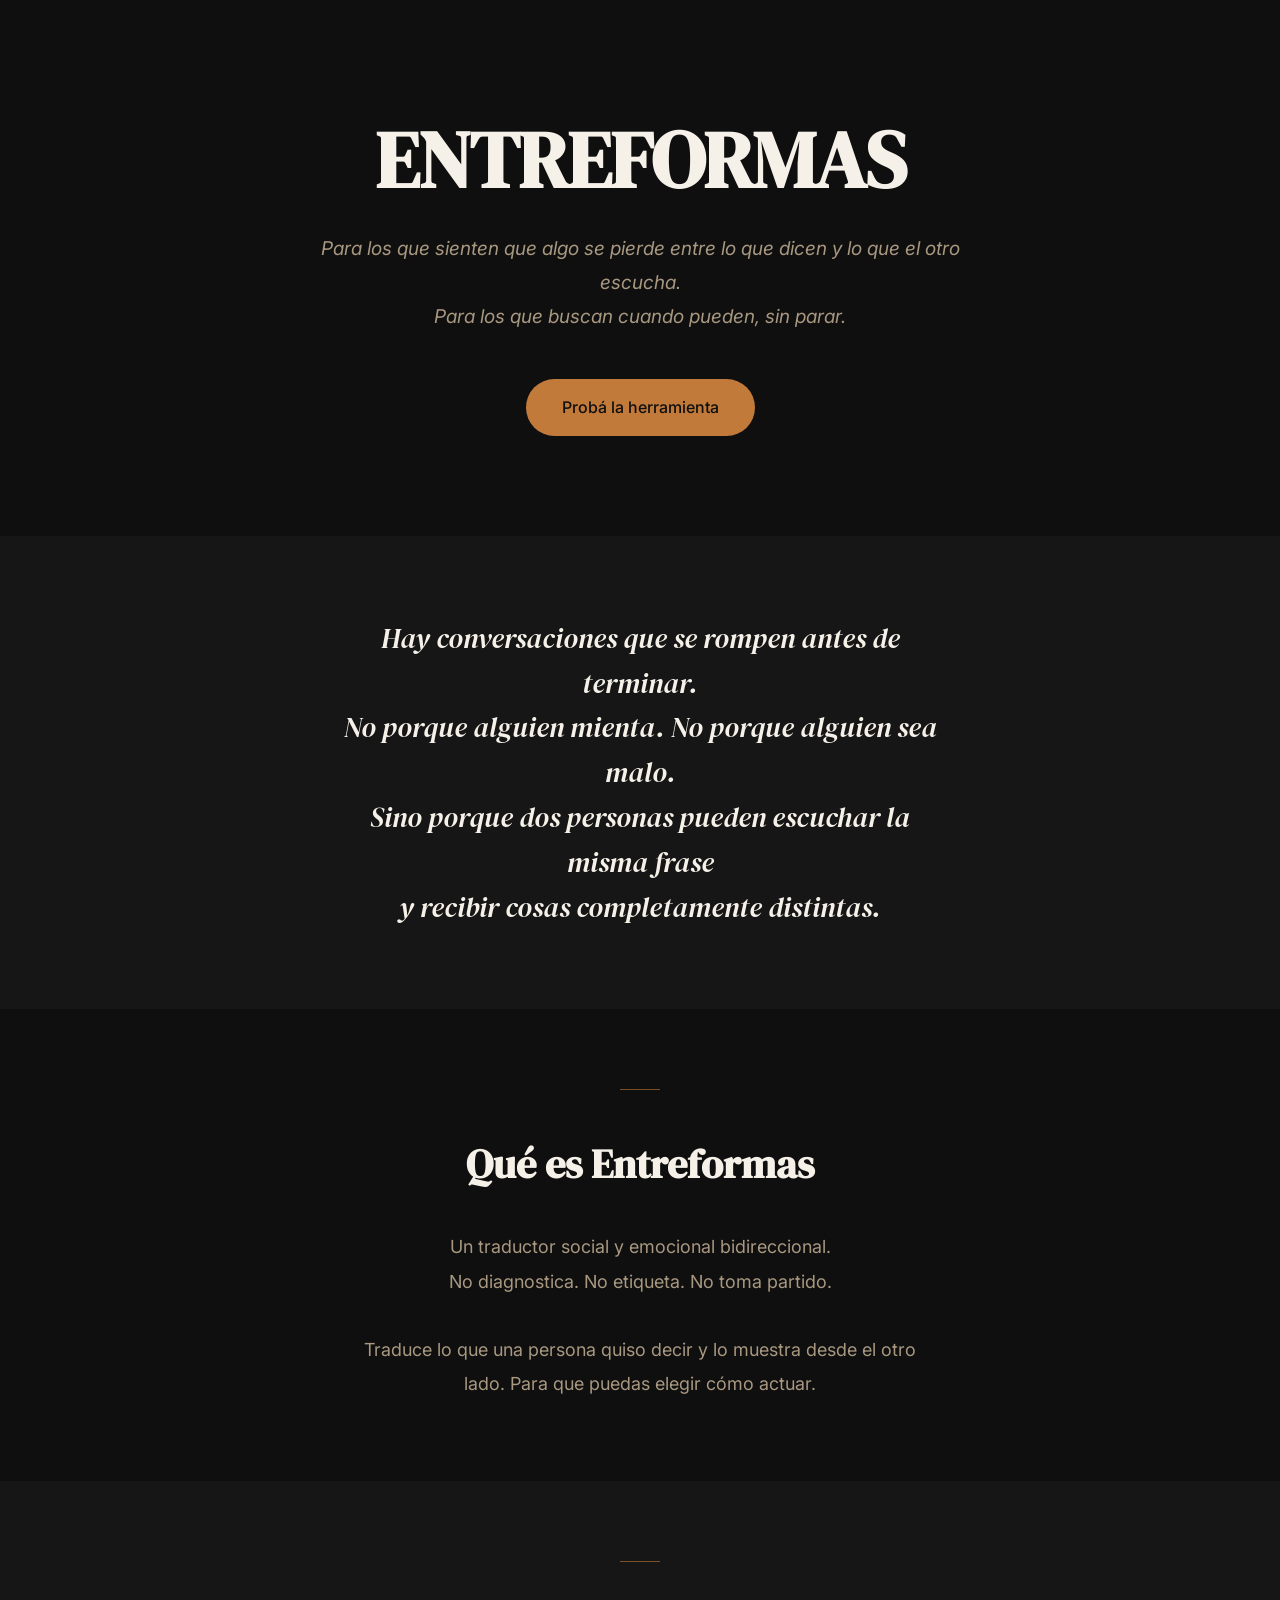
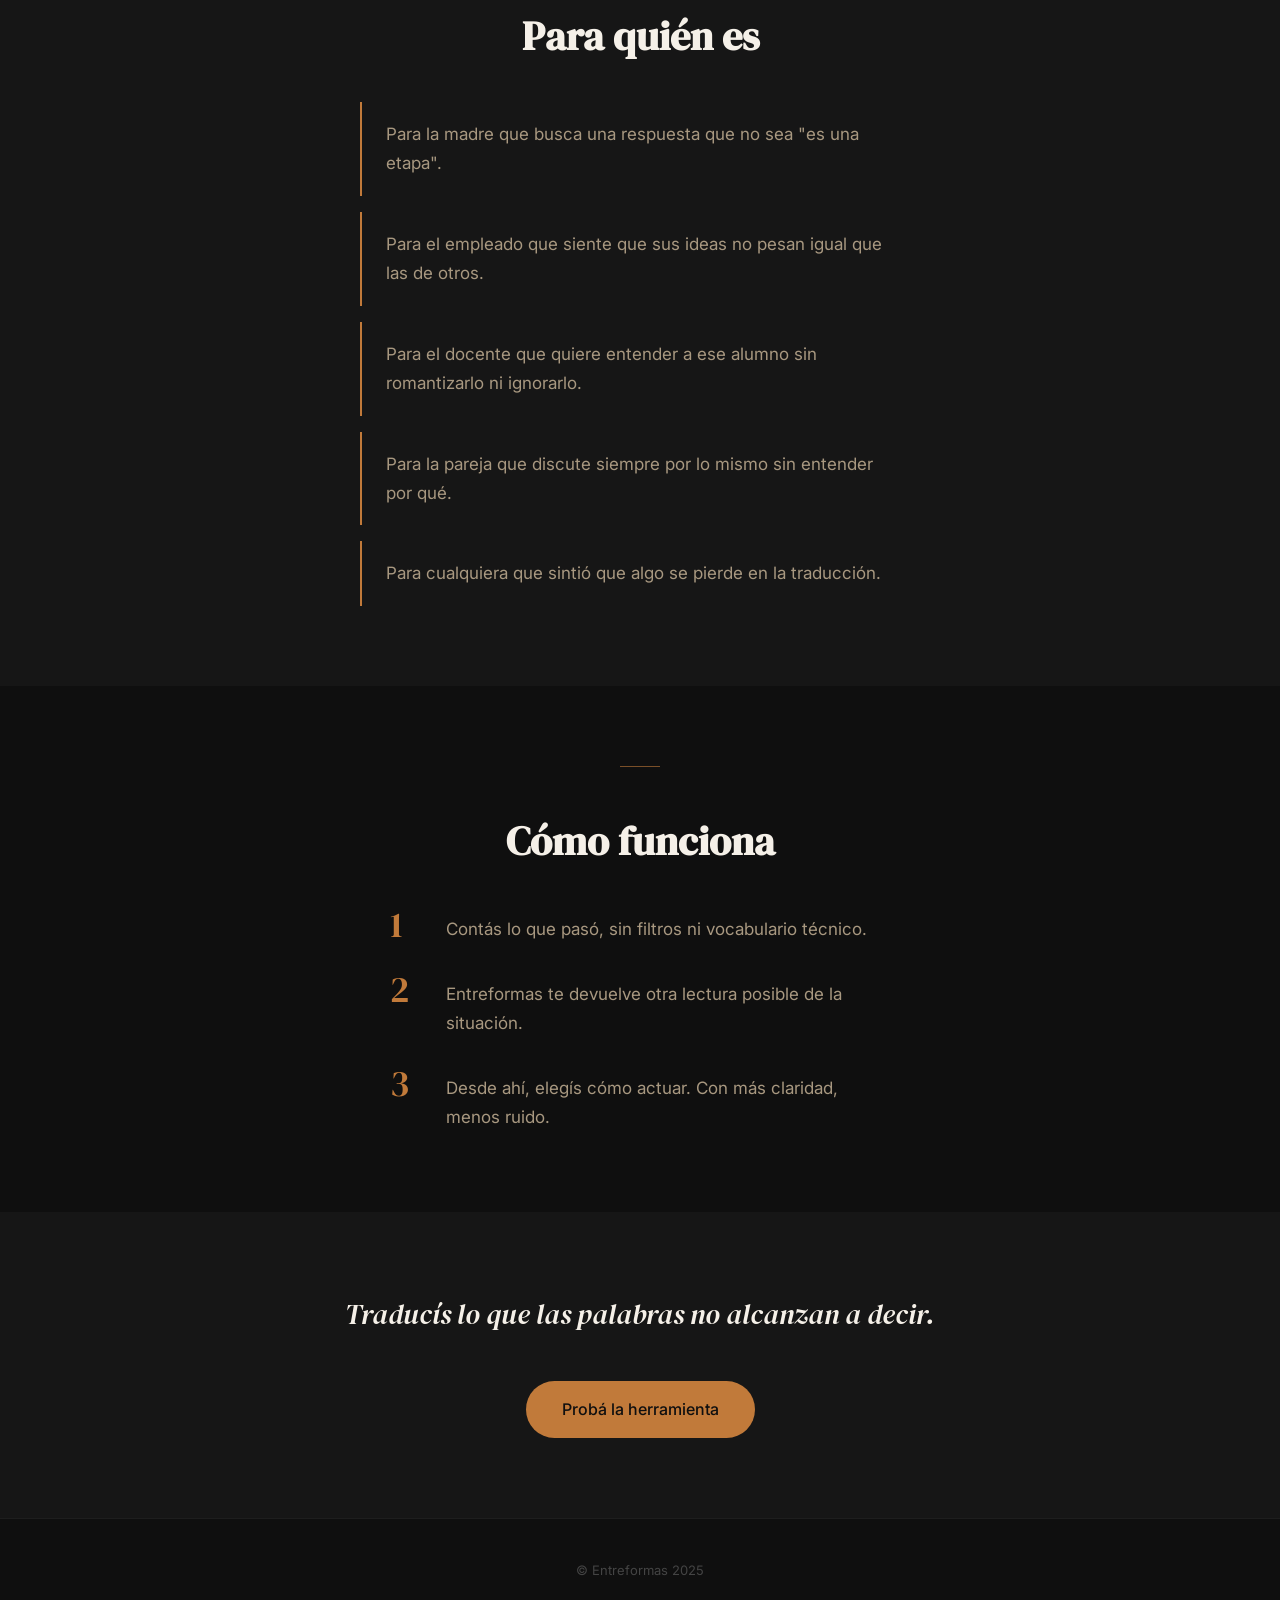
==== index.html @ d62e3919 "Rename entreformas-landing.html to index.html" ====
<!DOCTYPE html>
<html lang="es">
<head>
<meta charset="UTF-8">
<meta name="viewport" content="width=device-width, initial-scale=1.0">
<meta name="description" content="Entreformas — Un traductor social y emocional que ayuda a que personas con estilos de percepción diferentes se entiendan mejor.">
<title>Entreformas</title>
<link rel="preconnect" href="https://fonts.googleapis.com">
<link href="https://fonts.googleapis.com/css2?family=DM+Serif+Display&family=Inter:wght@400;500&display=swap" rel="stylesheet">
<style>
  *, *::before, *::after { box-sizing: border-box; margin: 0; padding: 0; }
  html { scroll-behavior: smooth; }
  body { background: #0f0f0f; color: #f5f0e8; font-family: 'Inter', sans-serif; line-height: 1.7; }

  .ef-section { width: 100%; padding: 80px 40px; text-align: center; }
  .ef-section--alt { background: #161616; }
  .ef-inner { max-width: 700px; margin: 0 auto; }

  .ef-hero { padding: 120px 40px 100px; }
  .ef-title { font-family: 'DM Serif Display', serif; font-size: clamp(48px, 10vw, 80px); letter-spacing: -1px; color: #f5f0e8; line-height: 1; }
  .ef-subtitle { font-size: clamp(16px, 2vw, 19px); color: #a89880; line-height: 1.8; margin-top: 32px; font-style: italic; }

  .ef-btn { display: inline-block; margin-top: 44px; padding: 15px 36px; background: #c17a3a; color: #0f0f0f; font-family: 'Inter', sans-serif; font-size: 16px; font-weight: 500; border-radius: 40px; text-decoration: none; transition: opacity 0.2s; }
  .ef-btn:hover { opacity: 0.85; }

  .ef-divider { width: 40px; height: 1px; background: #c17a3a; margin: 0 auto 40px; opacity: 0.6; }
  .ef-section-title { font-family: 'DM Serif Display', serif; font-size: clamp(28px, 5vw, 40px); color: #f5f0e8; margin-bottom: 32px; }

  .ef-body { font-size: 18px; color: #a89880; line-height: 1.9; max-width: 560px; margin: 0 auto; }
  .ef-quote { font-family: 'DM Serif Display', serif; font-size: clamp(20px, 3.5vw, 28px); color: #f5f0e8; font-style: italic; line-height: 1.6; max-width: 600px; margin: 0 auto; }

  .ef-profiles { display: flex; flex-direction: column; gap: 16px; max-width: 560px; margin: 0 auto; }
  .ef-profile { font-size: 17px; color: #a89880; line-height: 1.7; padding: 18px 24px; border-left: 2px solid #c17a3a; text-align: left; }

  .ef-steps { display: flex; flex-direction: column; gap: 28px; max-width: 500px; margin: 0 auto; }
  .ef-step { display: flex; align-items: flex-start; gap: 20px; text-align: left; }
  .ef-step-num { font-family: 'DM Serif Display', serif; font-size: 36px; color: #c17a3a; line-height: 1; min-width: 36px; }
  .ef-step-text { font-size: 17px; color: #a89880; line-height: 1.7; padding-top: 8px; }

  .ef-footer { padding: 40px; text-align: center; border-top: 1px solid #1e1e1e; }
  .ef-footer-text { font-size: 13px; color: #444; }

  @media (max-width: 600px) {
    .ef-section { padding: 60px 24px; }
    .ef-hero { padding: 80px 24px 60px; }
  }
</style>
</head>
<body>

  <section class="ef-section ef-hero">
    <div class="ef-inner">
      <h1 class="ef-title">ENTREFORMAS</h1>
      <p class="ef-subtitle">
        Para los que sienten que algo se pierde entre lo que dicen y lo que el otro escucha.<br>
        Para los que buscan cuando pueden, sin parar.
      </p>
      <a class="ef-btn" href="https://chatgpt.com/g/g-6833831af1648191bcd5dc00207fd9cc-entreformas" target="_blank">Probá la herramienta</a>
    </div>
  </section>

  <section class="ef-section ef-section--alt">
    <div class="ef-inner">
      <p class="ef-quote">
        Hay conversaciones que se rompen antes de terminar.<br>
        No porque alguien mienta. No porque alguien sea malo.<br>
        Sino porque dos personas pueden escuchar la misma frase<br>y recibir cosas completamente distintas.
      </p>
    </div>
  </section>

  <section class="ef-section">
    <div class="ef-inner">
      <div class="ef-divider"></div>
      <h2 class="ef-section-title">Qué es Entreformas</h2>
      <p class="ef-body">
        Un traductor social y emocional bidireccional.<br>
        No diagnostica. No etiqueta. No toma partido.<br><br>
        Traduce lo que una persona quiso decir y lo muestra desde el otro lado. Para que puedas elegir cómo actuar.
      </p>
    </div>
  </section>

  <section class="ef-section ef-section--alt">
    <div class="ef-inner">
      <div class="ef-divider"></div>
      <h2 class="ef-section-title">Para quién es</h2>
      <div class="ef-profiles">
        <div class="ef-profile">Para la madre que busca una respuesta que no sea "es una etapa".</div>
        <div class="ef-profile">Para el empleado que siente que sus ideas no pesan igual que las de otros.</div>
        <div class="ef-profile">Para el docente que quiere entender a ese alumno sin romantizarlo ni ignorarlo.</div>
        <div class="ef-profile">Para la pareja que discute siempre por lo mismo sin entender por qué.</div>
        <div class="ef-profile">Para cualquiera que sintió que algo se pierde en la traducción.</div>
      </div>
    </div>
  </section>

  <section class="ef-section">
    <div class="ef-inner">
      <div class="ef-divider"></div>
      <h2 class="ef-section-title">Cómo funciona</h2>
      <div class="ef-steps">
        <div class="ef-step">
          <div class="ef-step-num">1</div>
          <div class="ef-step-text">Contás lo que pasó, sin filtros ni vocabulario técnico.</div>
        </div>
        <div class="ef-step">
          <div class="ef-step-num">2</div>
          <div class="ef-step-text">Entreformas te devuelve otra lectura posible de la situación.</div>
        </div>
        <div class="ef-step">
          <div class="ef-step-num">3</div>
          <div class="ef-step-text">Desde ahí, elegís cómo actuar. Con más claridad, menos ruido.</div>
        </div>
      </div>
    </div>
  </section>

  <section class="ef-section ef-section--alt">
    <div class="ef-inner">
      <p class="ef-quote">Traducís lo que las palabras no alcanzan a decir.</p>
      <a class="ef-btn" href="https://chatgpt.com/g/g-6833831af1648191bcd5dc00207fd9cc-entreformas" target="_blank">Probá la herramienta</a>
    </div>
  </section>

  <footer class="ef-footer">
    <p class="ef-footer-text">© Entreformas 2025</p>
  </footer>

</body>
</html>
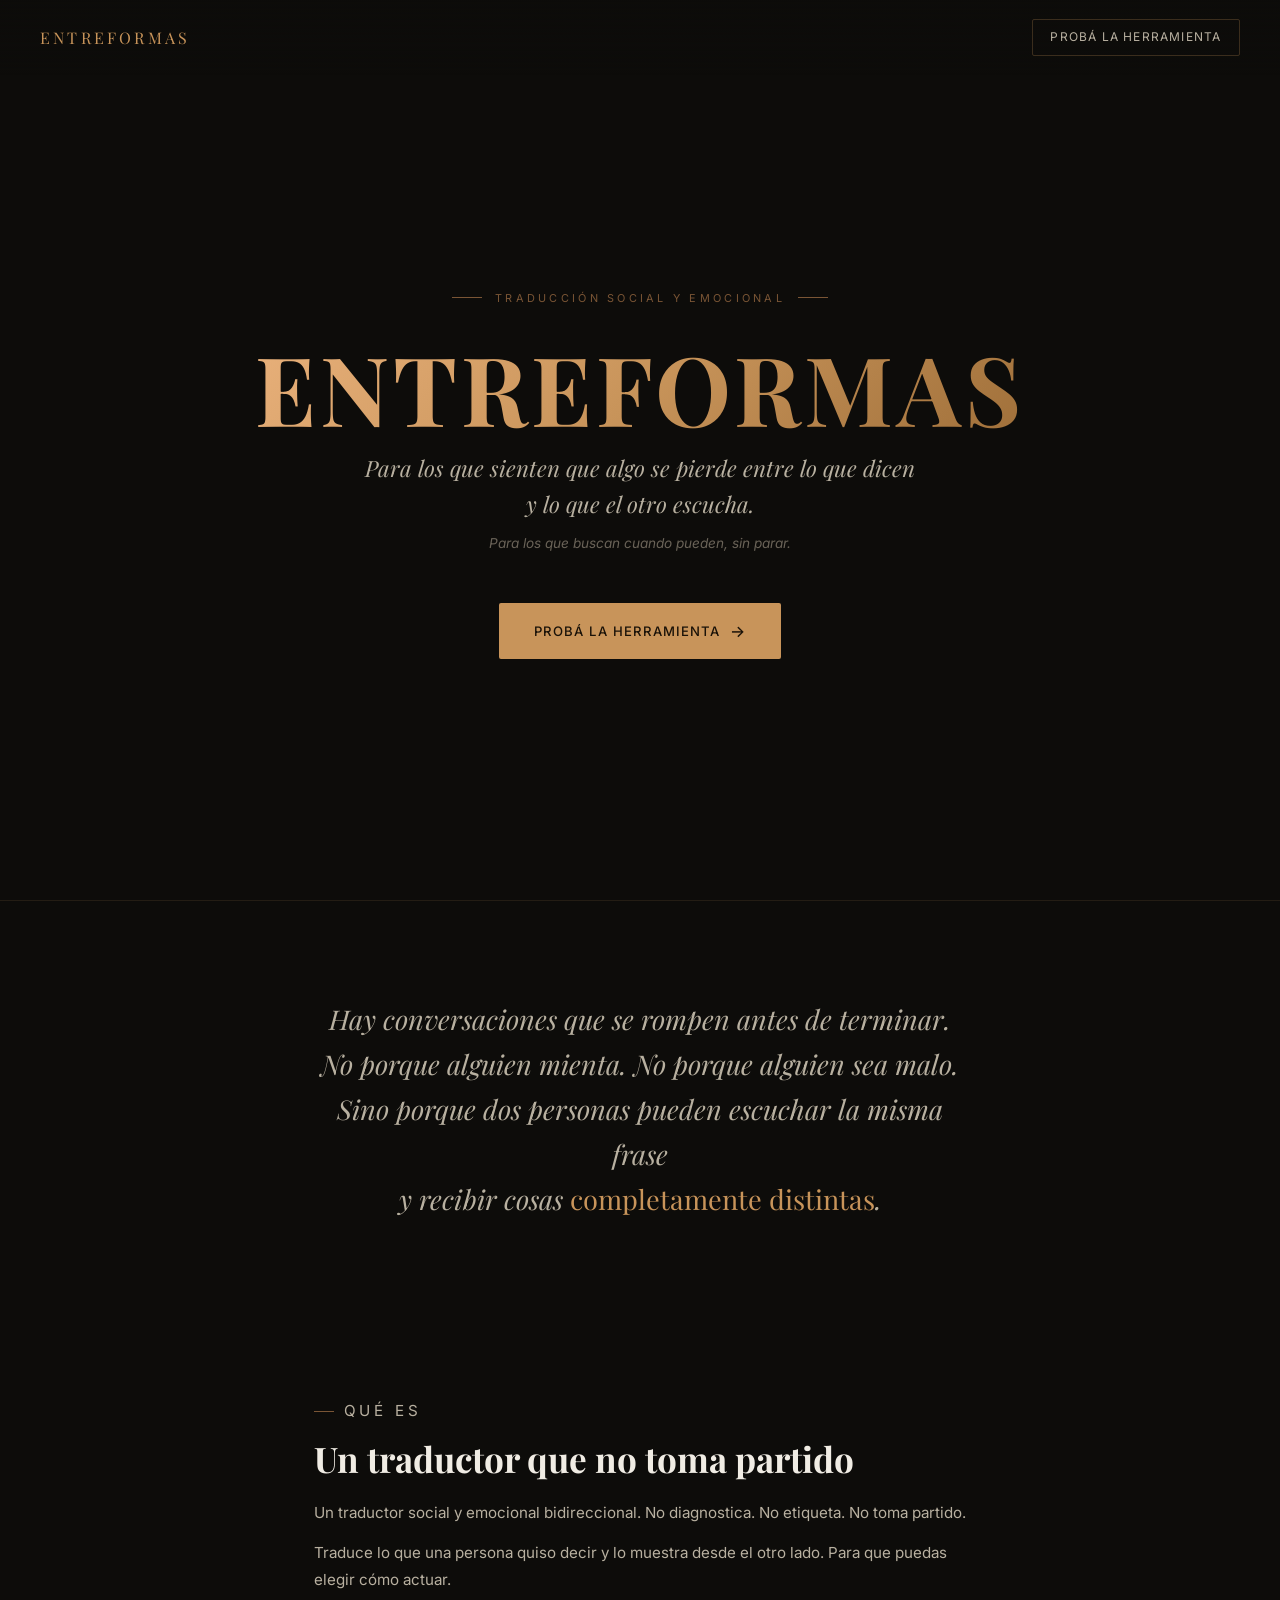
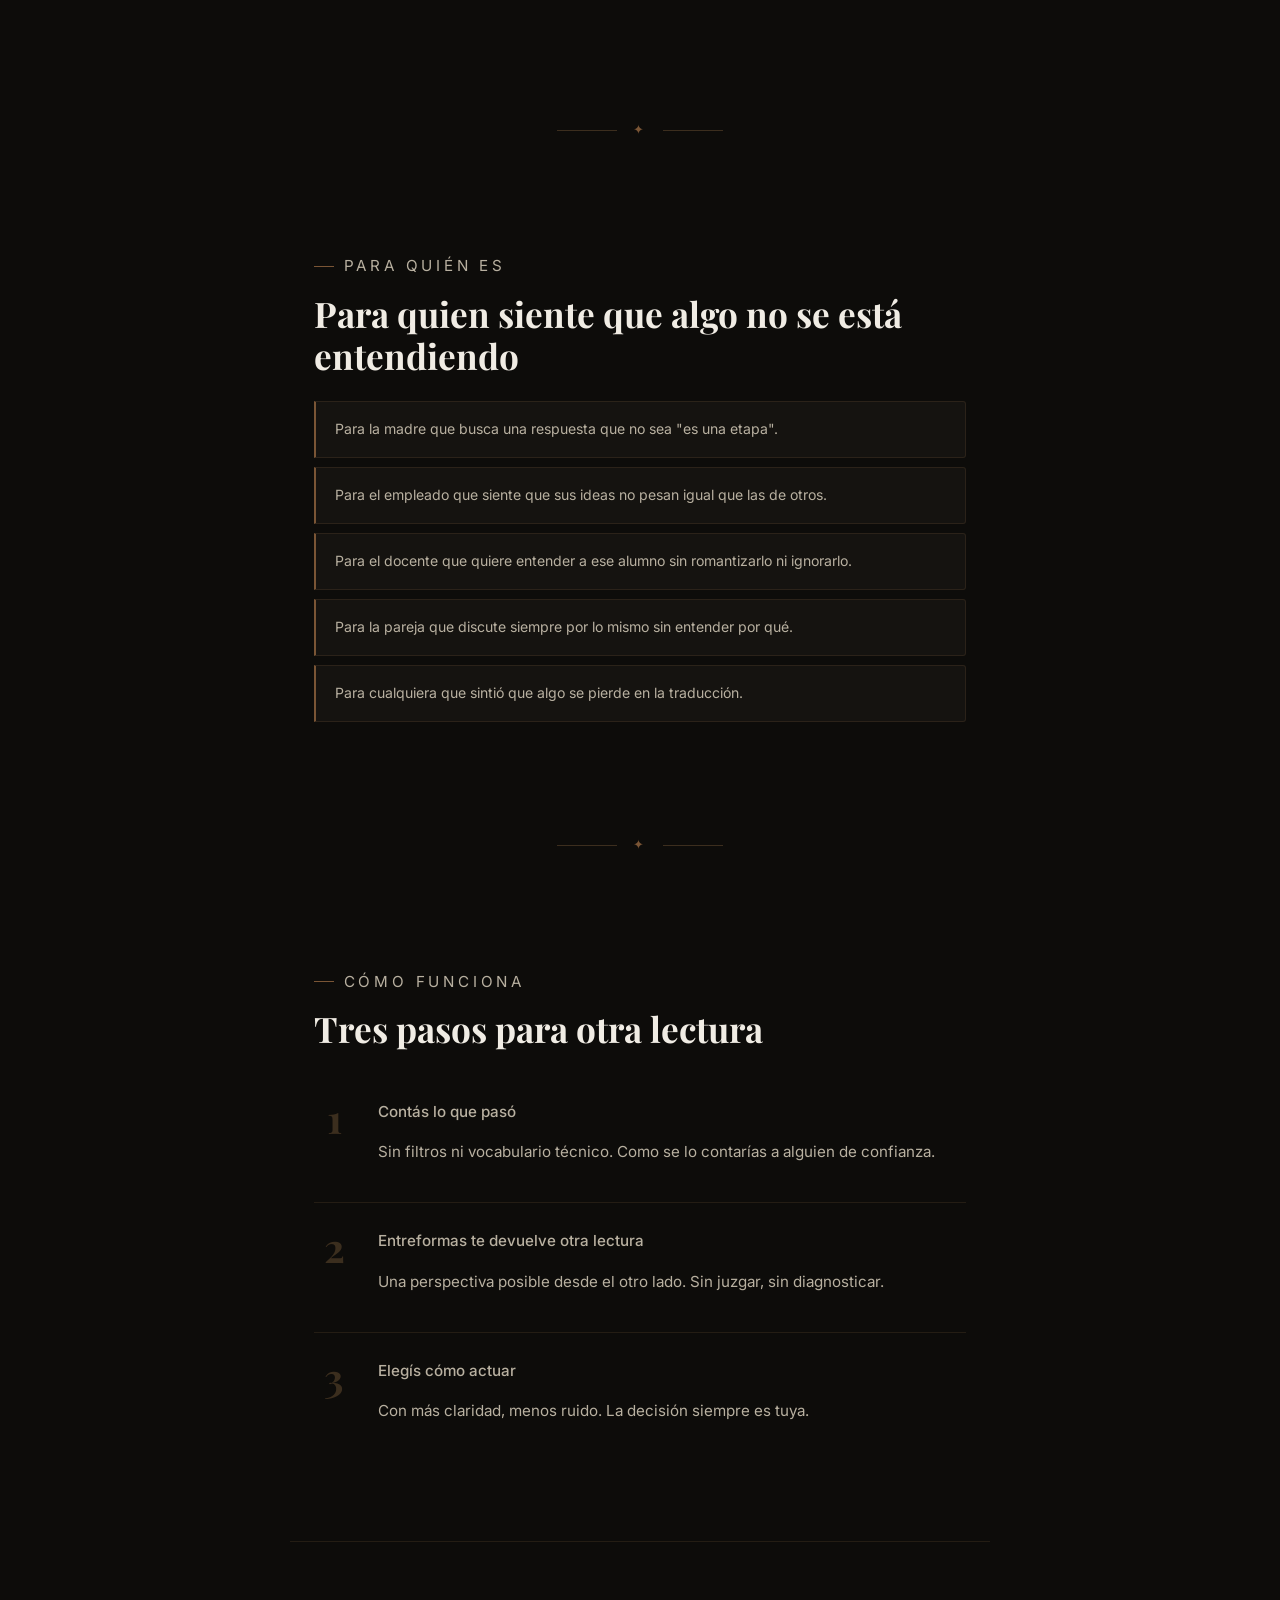
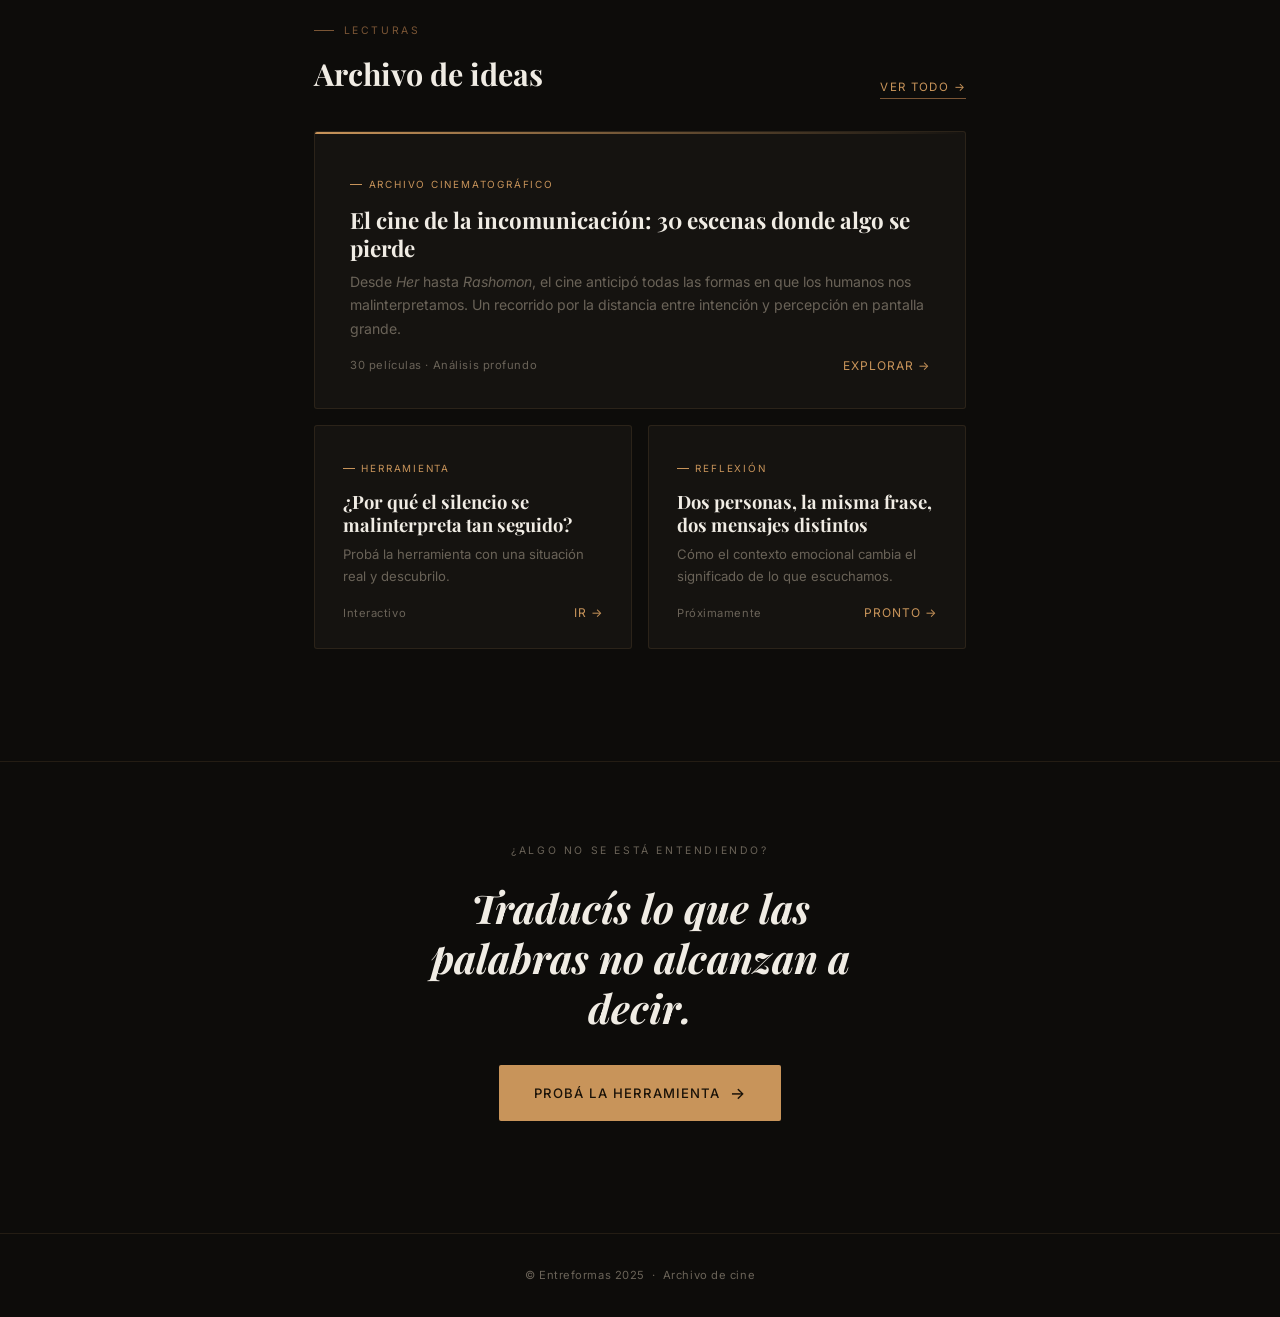
==== commit 3a750d53: "Update index.html" ====
--- a/index.html
+++ b/index.html
@@ -1,3 +1,4 @@
+
 <!DOCTYPE html>
 <html lang="es">
 <head>
@@ -6,126 +7,330 @@
 <meta name="description" content="Entreformas — Un traductor social y emocional que ayuda a que personas con estilos de percepción diferentes se entiendan mejor.">
 <title>Entreformas</title>
 <link rel="preconnect" href="https://fonts.googleapis.com">
-<link href="https://fonts.googleapis.com/css2?family=DM+Serif+Display&family=Inter:wght@400;500&display=swap" rel="stylesheet">
+<link href="https://fonts.googleapis.com/css2?family=Playfair+Display:ital,wght@0,400;0,700;1,400;1,700&family=Inter:wght@300;400;500&display=swap" rel="stylesheet">
 <style>
-  *, *::before, *::after { box-sizing: border-box; margin: 0; padding: 0; }
-  html { scroll-behavior: smooth; }
-  body { background: #0f0f0f; color: #f5f0e8; font-family: 'Inter', sans-serif; line-height: 1.7; }
-
-  .ef-section { width: 100%; padding: 80px 40px; text-align: center; }
-  .ef-section--alt { background: #161616; }
-  .ef-inner { max-width: 700px; margin: 0 auto; }
-
-  .ef-hero { padding: 120px 40px 100px; }
-  .ef-title { font-family: 'DM Serif Display', serif; font-size: clamp(48px, 10vw, 80px); letter-spacing: -1px; color: #f5f0e8; line-height: 1; }
-  .ef-subtitle { font-size: clamp(16px, 2vw, 19px); color: #a89880; line-height: 1.8; margin-top: 32px; font-style: italic; }
-
-  .ef-btn { display: inline-block; margin-top: 44px; padding: 15px 36px; background: #c17a3a; color: #0f0f0f; font-family: 'Inter', sans-serif; font-size: 16px; font-weight: 500; border-radius: 40px; text-decoration: none; transition: opacity 0.2s; }
-  .ef-btn:hover { opacity: 0.85; }
-
-  .ef-divider { width: 40px; height: 1px; background: #c17a3a; margin: 0 auto 40px; opacity: 0.6; }
-  .ef-section-title { font-family: 'DM Serif Display', serif; font-size: clamp(28px, 5vw, 40px); color: #f5f0e8; margin-bottom: 32px; }
-
-  .ef-body { font-size: 18px; color: #a89880; line-height: 1.9; max-width: 560px; margin: 0 auto; }
-  .ef-quote { font-family: 'DM Serif Display', serif; font-size: clamp(20px, 3.5vw, 28px); color: #f5f0e8; font-style: italic; line-height: 1.6; max-width: 600px; margin: 0 auto; }
-
-  .ef-profiles { display: flex; flex-direction: column; gap: 16px; max-width: 560px; margin: 0 auto; }
-  .ef-profile { font-size: 17px; color: #a89880; line-height: 1.7; padding: 18px 24px; border-left: 2px solid #c17a3a; text-align: left; }
-
-  .ef-steps { display: flex; flex-direction: column; gap: 28px; max-width: 500px; margin: 0 auto; }
-  .ef-step { display: flex; align-items: flex-start; gap: 20px; text-align: left; }
-  .ef-step-num { font-family: 'DM Serif Display', serif; font-size: 36px; color: #c17a3a; line-height: 1; min-width: 36px; }
-  .ef-step-text { font-size: 17px; color: #a89880; line-height: 1.7; padding-top: 8px; }
-
-  .ef-footer { padding: 40px; text-align: center; border-top: 1px solid #1e1e1e; }
-  .ef-footer-text { font-size: 13px; color: #444; }
-
-  @media (max-width: 600px) {
-    .ef-section { padding: 60px 24px; }
-    .ef-hero { padding: 80px 24px 60px; }
-  }
+*,*::before,*::after{box-sizing:border-box;margin:0;padding:0}
+:root{
+  --bg:#0d0c0a;
+  --bg2:#151310;
+  --bg3:#1e1b16;
+  --gold:#c8945a;
+  --gold2:#e8b07a;
+  --gold-dim:#7a5535;
+  --ink:#f0ece4;
+  --ink2:#b8b0a0;
+  --ink3:#6a6358;
+  --border:rgba(200,148,90,0.12);
+  --border2:rgba(200,148,90,0.25);
+}
+html{scroll-behavior:smooth}
+body{
+  font-family:'Inter',sans-serif;
+  background:var(--bg);
+  color:var(--ink);
+  line-height:1.7;
+  overflow-x:hidden;
+}
+nav{
+  position:fixed;top:0;left:0;right:0;z-index:100;
+  padding:1.2rem 2.5rem;
+  display:flex;align-items:center;justify-content:space-between;
+  background:linear-gradient(to bottom,rgba(13,12,10,.95),transparent);
+}
+.nav-logo{
+  font-family:'Playfair Display',serif;
+  font-size:1rem;letter-spacing:.2em;text-transform:uppercase;
+  color:var(--gold);text-decoration:none;font-weight:400;
+}
+.nav-cta{
+  font-size:.75rem;letter-spacing:.1em;text-transform:uppercase;
+  color:var(--ink2);text-decoration:none;
+  border:1px solid var(--border2);
+  padding:.45rem 1.1rem;border-radius:2px;
+  transition:all .2s;
+}
+.nav-cta:hover{color:var(--gold);border-color:var(--gold)}
+.hero{
+  min-height:100vh;
+  display:flex;flex-direction:column;
+  align-items:center;justify-content:center;
+  text-align:center;
+  padding:8rem 1.5rem 5rem;
+  position:relative;z-index:1;
+}
+.hero-pre{
+  font-size:.68rem;letter-spacing:.3em;text-transform:uppercase;
+  color:var(--gold-dim);margin-bottom:2rem;
+  display:flex;align-items:center;gap:.8rem;
+}
+.hero-pre::before,.hero-pre::after{
+  content:'';display:block;width:30px;height:1px;background:var(--gold-dim);
+}
+.hero h1{
+  font-family:'Playfair Display',serif;
+  font-size:clamp(3rem,8vw,6rem);
+  font-weight:700;letter-spacing:.04em;line-height:1;
+  margin-bottom:1rem;
+  background:linear-gradient(135deg,#e8b07a 0%,#c8945a 50%,#a0703a 100%);
+  -webkit-background-clip:text;-webkit-text-fill-color:transparent;background-clip:text;
+}
+.hero-tagline{
+  font-family:'Playfair Display',serif;
+  font-size:clamp(1rem,2.5vw,1.4rem);font-style:italic;
+  color:var(--ink2);max-width:560px;line-height:1.6;margin-bottom:.6rem;
+}
+.hero-sub{font-size:.85rem;color:var(--ink3);margin-bottom:3rem;font-style:italic;}
+.btn-primary{
+  display:inline-flex;align-items:center;gap:.6rem;
+  background:var(--gold);color:#1a1208;
+  padding:.9rem 2.2rem;border-radius:2px;text-decoration:none;
+  font-size:.82rem;font-weight:500;letter-spacing:.08em;text-transform:uppercase;
+  transition:all .25s;
+}
+.btn-primary:hover{background:var(--gold2);transform:translateY(-1px);box-shadow:0 8px 30px rgba(200,148,90,.3)}
+.btn-arrow{font-size:1rem;transition:transform .2s}
+.btn-primary:hover .btn-arrow{transform:translateX(3px)}
+.manifesto{
+  padding:6rem 1.5rem;text-align:center;
+  border-top:1px solid var(--border);
+  position:relative;z-index:1;
+}
+.manifesto-text{
+  font-family:'Playfair Display',serif;
+  font-size:clamp(1.1rem,3vw,1.7rem);font-style:italic;
+  color:var(--ink2);max-width:640px;margin:0 auto;line-height:1.65;
+}
+.manifesto-text em{color:var(--gold);font-style:normal}
+.section{
+  padding:5rem 1.5rem;max-width:700px;margin:0 auto;
+  position:relative;z-index:1;
+}
+.section-eyebrow{
+  font-size:.65rem;letter-spacing:.25em;text-transform:uppercase;
+  color:var(--gold-dim);margin-bottom:1rem;
+  display:flex;align-items:center;gap:.6rem;
+}
+.section-eyebrow::before{content:'';display:block;width:20px;height:1px;background:var(--gold-dim)}
+.section h2{
+  font-family:'Playfair Display',serif;
+  font-size:clamp(1.6rem,4vw,2.2rem);font-weight:700;
+  color:var(--ink);margin-bottom:1.2rem;line-height:1.2;
+}
+.section p{font-size:.95rem;color:var(--ink2);line-height:1.8;margin-bottom:.8rem;}
+.for-who-grid{display:grid;grid-template-columns:1fr;gap:.6rem;margin-top:1.5rem;}
+.for-who-item{
+  padding:1rem 1.2rem;
+  border:1px solid var(--border);border-left:2px solid var(--gold-dim);
+  background:var(--bg2);font-size:.88rem;color:var(--ink2);line-height:1.6;
+  transition:border-left-color .2s,background .2s;border-radius:0 3px 3px 0;
+}
+.for-who-item:hover{border-left-color:var(--gold);background:var(--bg3);color:var(--ink)}
+.steps{display:flex;flex-direction:column;gap:0;margin-top:1.5rem}
+.step{display:flex;gap:1.5rem;align-items:flex-start;padding:1.5rem 0;border-bottom:1px solid var(--border);}
+.step:last-child{border-bottom:none}
+.step-n{
+  font-family:'Playfair Display',serif;font-size:2.5rem;font-weight:700;
+  color:rgba(200,148,90,0.25);line-height:1;flex-shrink:0;width:2.5rem;text-align:center;
+  transition:color .2s;
+}
+.step:hover .step-n{color:var(--gold)}
+.step-title{font-size:.88rem;font-weight:500;color:var(--ink);margin-bottom:.2rem;}
+.step-desc{font-size:.83rem;color:var(--ink3);line-height:1.65}
+.ornament{
+  text-align:center;padding:2rem 0;
+  color:var(--gold-dim);font-size:.8rem;letter-spacing:.3em;
+  position:relative;z-index:1;
+}
+.ornament::before,.ornament::after{
+  content:'';display:inline-block;width:60px;height:1px;
+  background:var(--border2);vertical-align:middle;margin:0 1rem;
+}
+.notas-section{
+  padding:5rem 1.5rem 6rem;max-width:700px;margin:0 auto;
+  position:relative;z-index:1;border-top:1px solid var(--border);
+}
+.notas-header{display:flex;align-items:flex-end;justify-content:space-between;margin-bottom:2rem;flex-wrap:wrap;gap:1rem;}
+.notas-header h2{font-family:'Playfair Display',serif;font-size:clamp(1.4rem,3vw,1.9rem);font-weight:700;color:var(--ink);}
+.notas-ver-todo{
+  font-size:.72rem;letter-spacing:.12em;text-transform:uppercase;
+  color:var(--gold);text-decoration:none;
+  border-bottom:1px solid var(--gold-dim);padding-bottom:1px;transition:all .2s;
+}
+.notas-ver-todo:hover{color:var(--gold2);border-color:var(--gold2)}
+.nota-card{
+  display:block;text-decoration:none;
+  border:1px solid var(--border);border-radius:3px;
+  overflow:hidden;background:var(--bg2);
+  transition:border-color .25s,transform .2s,box-shadow .2s;margin-bottom:1rem;
+}
+.nota-card:hover{border-color:var(--border2);transform:translateY(-2px);box-shadow:0 12px 40px rgba(0,0,0,.4);}
+.nota-inner{padding:1.5rem 1.75rem}
+.nota-tag{
+  font-size:.62rem;letter-spacing:.18em;text-transform:uppercase;color:var(--gold);
+  display:inline-flex;align-items:center;gap:.4rem;margin-bottom:.8rem;
+}
+.nota-tag::before{content:'';display:block;width:12px;height:1px;background:var(--gold)}
+.nota-title{font-family:'Playfair Display',serif;font-size:1.15rem;font-weight:700;color:var(--ink);line-height:1.25;margin-bottom:.5rem;}
+.nota-desc{font-size:.82rem;color:var(--ink3);line-height:1.65;margin-bottom:1rem;}
+.nota-footer{display:flex;align-items:center;justify-content:space-between;}
+.nota-meta{font-size:.7rem;color:var(--ink3);letter-spacing:.05em}
+.nota-arrow{font-size:.75rem;color:var(--gold);letter-spacing:.08em;text-transform:uppercase;display:flex;align-items:center;gap:.4rem;transition:gap .2s;}
+.nota-card:hover .nota-arrow{gap:.7rem}
+.nota-card.featured .nota-inner{padding:2rem 2.2rem}
+.nota-card.featured .nota-title{font-size:1.4rem}
+.nota-card.featured .nota-desc{font-size:.88rem}
+.nota-accent-bar{height:2px;background:linear-gradient(to right,var(--gold),transparent)}
+.notas-grid{display:grid;grid-template-columns:repeat(auto-fit,minmax(280px,1fr));gap:1rem;margin-top:1rem;}
+.cta-final{text-align:center;padding:5rem 1.5rem 7rem;position:relative;z-index:1;border-top:1px solid var(--border);}
+.cta-final-eyebrow{font-size:.65rem;letter-spacing:.25em;text-transform:uppercase;color:var(--ink3);margin-bottom:1.5rem;}
+.cta-final h2{font-family:'Playfair Display',serif;font-size:clamp(1.5rem,4vw,2.5rem);font-style:italic;color:var(--ink);max-width:500px;margin:0 auto 2rem;line-height:1.25;}
+footer{text-align:center;padding:2rem;border-top:1px solid var(--border);font-size:.7rem;color:var(--ink3);letter-spacing:.05em;position:relative;z-index:1;}
+footer a{color:var(--ink3);text-decoration:none}
+footer a:hover{color:var(--gold)}
+@media(max-width:600px){
+  nav{padding:1rem 1.2rem}
+  .section,.notas-section{padding:4rem 1.2rem}
+  .nota-card.featured .nota-inner{padding:1.3rem 1.4rem}
+  .nota-inner{padding:1.2rem 1.4rem}
+}
 </style>
 </head>
 <body>
 
-  <section class="ef-section ef-hero">
-    <div class="ef-inner">
-      <h1 class="ef-title">ENTREFORMAS</h1>
-      <p class="ef-subtitle">
-        Para los que sienten que algo se pierde entre lo que dicen y lo que el otro escucha.<br>
-        Para los que buscan cuando pueden, sin parar.
-      </p>
-      <a class="ef-btn" href="https://chatgpt.com/g/g-6833831af1648191bcd5dc00207fd9cc-entreformas" target="_blank">Probá la herramienta</a>
-    </div>
-  </section>
-
-  <section class="ef-section ef-section--alt">
-    <div class="ef-inner">
-      <p class="ef-quote">
-        Hay conversaciones que se rompen antes de terminar.<br>
-        No porque alguien mienta. No porque alguien sea malo.<br>
-        Sino porque dos personas pueden escuchar la misma frase<br>y recibir cosas completamente distintas.
-      </p>
-    </div>
-  </section>
-
-  <section class="ef-section">
-    <div class="ef-inner">
-      <div class="ef-divider"></div>
-      <h2 class="ef-section-title">Qué es Entreformas</h2>
-      <p class="ef-body">
-        Un traductor social y emocional bidireccional.<br>
-        No diagnostica. No etiqueta. No toma partido.<br><br>
-        Traduce lo que una persona quiso decir y lo muestra desde el otro lado. Para que puedas elegir cómo actuar.
-      </p>
-    </div>
-  </section>
-
-  <section class="ef-section ef-section--alt">
-    <div class="ef-inner">
-      <div class="ef-divider"></div>
-      <h2 class="ef-section-title">Para quién es</h2>
-      <div class="ef-profiles">
-        <div class="ef-profile">Para la madre que busca una respuesta que no sea "es una etapa".</div>
-        <div class="ef-profile">Para el empleado que siente que sus ideas no pesan igual que las de otros.</div>
-        <div class="ef-profile">Para el docente que quiere entender a ese alumno sin romantizarlo ni ignorarlo.</div>
-        <div class="ef-profile">Para la pareja que discute siempre por lo mismo sin entender por qué.</div>
-        <div class="ef-profile">Para cualquiera que sintió que algo se pierde en la traducción.</div>
-      </div>
-    </div>
-  </section>
-
-  <section class="ef-section">
-    <div class="ef-inner">
-      <div class="ef-divider"></div>
-      <h2 class="ef-section-title">Cómo funciona</h2>
-      <div class="ef-steps">
-        <div class="ef-step">
-          <div class="ef-step-num">1</div>
-          <div class="ef-step-text">Contás lo que pasó, sin filtros ni vocabulario técnico.</div>
+<nav>
+  <a href="/" class="nav-logo">Entreformas</a>
+  <a href="https://chatgpt.com/g/g-6833831af1648191bcd5dc00207fd9cc-entreformas" class="nav-cta">Probá la herramienta</a>
+</nav>
+
+<section class="hero">
+  <p class="hero-pre">Traducción social y emocional</p>
+  <h1>ENTREFORMAS</h1>
+  <p class="hero-tagline">Para los que sienten que algo se pierde entre lo que dicen y lo que el otro escucha.</p>
+  <p class="hero-sub">Para los que buscan cuando pueden, sin parar.</p>
+  <a href="https://chatgpt.com/g/g-6833831af1648191bcd5dc00207fd9cc-entreformas" class="btn-primary">
+    Probá la herramienta <span class="btn-arrow">→</span>
+  </a>
+</section>
+
+<div class="manifesto">
+  <p class="manifesto-text">
+    Hay conversaciones que se rompen antes de terminar.<br>
+    No porque alguien mienta. No porque alguien sea malo.<br>
+    Sino porque dos personas pueden escuchar la misma frase<br>
+    y recibir cosas <em>completamente distintas</em>.
+  </p>
+</div>
+
+<section class="section">
+  <p class="section-eyebrow">Qué es</p>
+  <h2>Un traductor que no toma partido</h2>
+  <p>Un traductor social y emocional bidireccional. No diagnostica. No etiqueta. No toma partido.</p>
+  <p>Traduce lo que una persona quiso decir y lo muestra desde el otro lado. Para que puedas elegir cómo actuar.</p>
+</section>
+
+<div class="ornament">✦</div>
+
+<section class="section">
+  <p class="section-eyebrow">Para quién es</p>
+  <h2>Para quien siente que algo no se está entendiendo</h2>
+  <div class="for-who-grid">
+    <div class="for-who-item">Para la madre que busca una respuesta que no sea "es una etapa".</div>
+    <div class="for-who-item">Para el empleado que siente que sus ideas no pesan igual que las de otros.</div>
+    <div class="for-who-item">Para el docente que quiere entender a ese alumno sin romantizarlo ni ignorarlo.</div>
+    <div class="for-who-item">Para la pareja que discute siempre por lo mismo sin entender por qué.</div>
+    <div class="for-who-item">Para cualquiera que sintió que algo se pierde en la traducción.</div>
+  </div>
+</section>
+
+<div class="ornament">✦</div>
+
+<section class="section">
+  <p class="section-eyebrow">Cómo funciona</p>
+  <h2>Tres pasos para otra lectura</h2>
+  <div class="steps">
+    <div class="step">
+      <span class="step-n">1</span>
+      <div>
+        <p class="step-title">Contás lo que pasó</p>
+        <p class="step-desc">Sin filtros ni vocabulario técnico. Como se lo contarías a alguien de confianza.</p>
+      </div>
+    </div>
+    <div class="step">
+      <span class="step-n">2</span>
+      <div>
+        <p class="step-title">Entreformas te devuelve otra lectura</p>
+        <p class="step-desc">Una perspectiva posible desde el otro lado. Sin juzgar, sin diagnosticar.</p>
+      </div>
+    </div>
+    <div class="step">
+      <span class="step-n">3</span>
+      <div>
+        <p class="step-title">Elegís cómo actuar</p>
+        <p class="step-desc">Con más claridad, menos ruido. La decisión siempre es tuya.</p>
+      </div>
+    </div>
+  </div>
+</section>
+
+<section class="notas-section">
+  <div class="notas-header">
+    <div>
+      <p class="section-eyebrow" style="margin-bottom:.5rem">Lecturas</p>
+      <h2>Archivo de ideas</h2>
+    </div>
+    <a href="/cine.html" class="notas-ver-todo">Ver todo →</a>
+  </div>
+
+  <a href="/cine.html" class="nota-card featured">
+    <div class="nota-accent-bar"></div>
+    <div class="nota-inner">
+      <p class="nota-tag">Archivo cinematográfico</p>
+      <p class="nota-title">El cine de la incomunicación: 30 escenas donde algo se pierde</p>
+      <p class="nota-desc">Desde <em>Her</em> hasta <em>Rashomon</em>, el cine anticipó todas las formas en que los humanos nos malinterpretamos. Un recorrido por la distancia entre intención y percepción en pantalla grande.</p>
+      <div class="nota-footer">
+        <span class="nota-meta">30 películas · Análisis profundo</span>
+        <span class="nota-arrow">Explorar →</span>
+      </div>
+    </div>
+  </a>
+
+  <div class="notas-grid">
+    <a href="https://chatgpt.com/g/g-6833831af1648191bcd5dc00207fd9cc-entreformas" class="nota-card">
+      <div class="nota-inner">
+        <p class="nota-tag">Herramienta</p>
+        <p class="nota-title">¿Por qué el silencio se malinterpreta tan seguido?</p>
+        <p class="nota-desc">Probá la herramienta con una situación real y descubrilo.</p>
+        <div class="nota-footer">
+          <span class="nota-meta">Interactivo</span>
+          <span class="nota-arrow">Ir →</span>
         </div>
-        <div class="ef-step">
-          <div class="ef-step-num">2</div>
-          <div class="ef-step-text">Entreformas te devuelve otra lectura posible de la situación.</div>
+      </div>
+    </a>
+    <a href="https://chatgpt.com/g/g-6833831af1648191bcd5dc00207fd9cc-entreformas" class="nota-card">
+      <div class="nota-inner">
+        <p class="nota-tag">Reflexión</p>
+        <p class="nota-title">Dos personas, la misma frase, dos mensajes distintos</p>
+        <p class="nota-desc">Cómo el contexto emocional cambia el significado de lo que escuchamos.</p>
+        <div class="nota-footer">
+          <span class="nota-meta">Próximamente</span>
+          <span class="nota-arrow">Pronto →</span>
         </div>
-        <div class="ef-step">
-          <div class="ef-step-num">3</div>
-          <div class="ef-step-text">Desde ahí, elegís cómo actuar. Con más claridad, menos ruido.</div>
-        </div>
-      </div>
-    </div>
-  </section>
-
-  <section class="ef-section ef-section--alt">
-    <div class="ef-inner">
-      <p class="ef-quote">Traducís lo que las palabras no alcanzan a decir.</p>
-      <a class="ef-btn" href="https://chatgpt.com/g/g-6833831af1648191bcd5dc00207fd9cc-entreformas" target="_blank">Probá la herramienta</a>
-    </div>
-  </section>
-
-  <footer class="ef-footer">
-    <p class="ef-footer-text">© Entreformas 2025</p>
-  </footer>
+      </div>
+    </a>
+  </div>
+</section>
+
+<div class="cta-final">
+  <p class="cta-final-eyebrow">¿Algo no se está entendiendo?</p>
+  <h2>Traducís lo que las palabras no alcanzan a decir.</h2>
+  <a href="https://chatgpt.com/g/g-6833831af1648191bcd5dc00207fd9cc-entreformas" class="btn-primary">
+    Probá la herramienta <span class="btn-arrow">→</span>
+  </a>
+</div>
+
+<footer>
+  <p>© Entreformas 2025 &nbsp;·&nbsp; <a href="/cine.html">Archivo de cine</a></p>
+</footer>
 
 </body>
 </html>
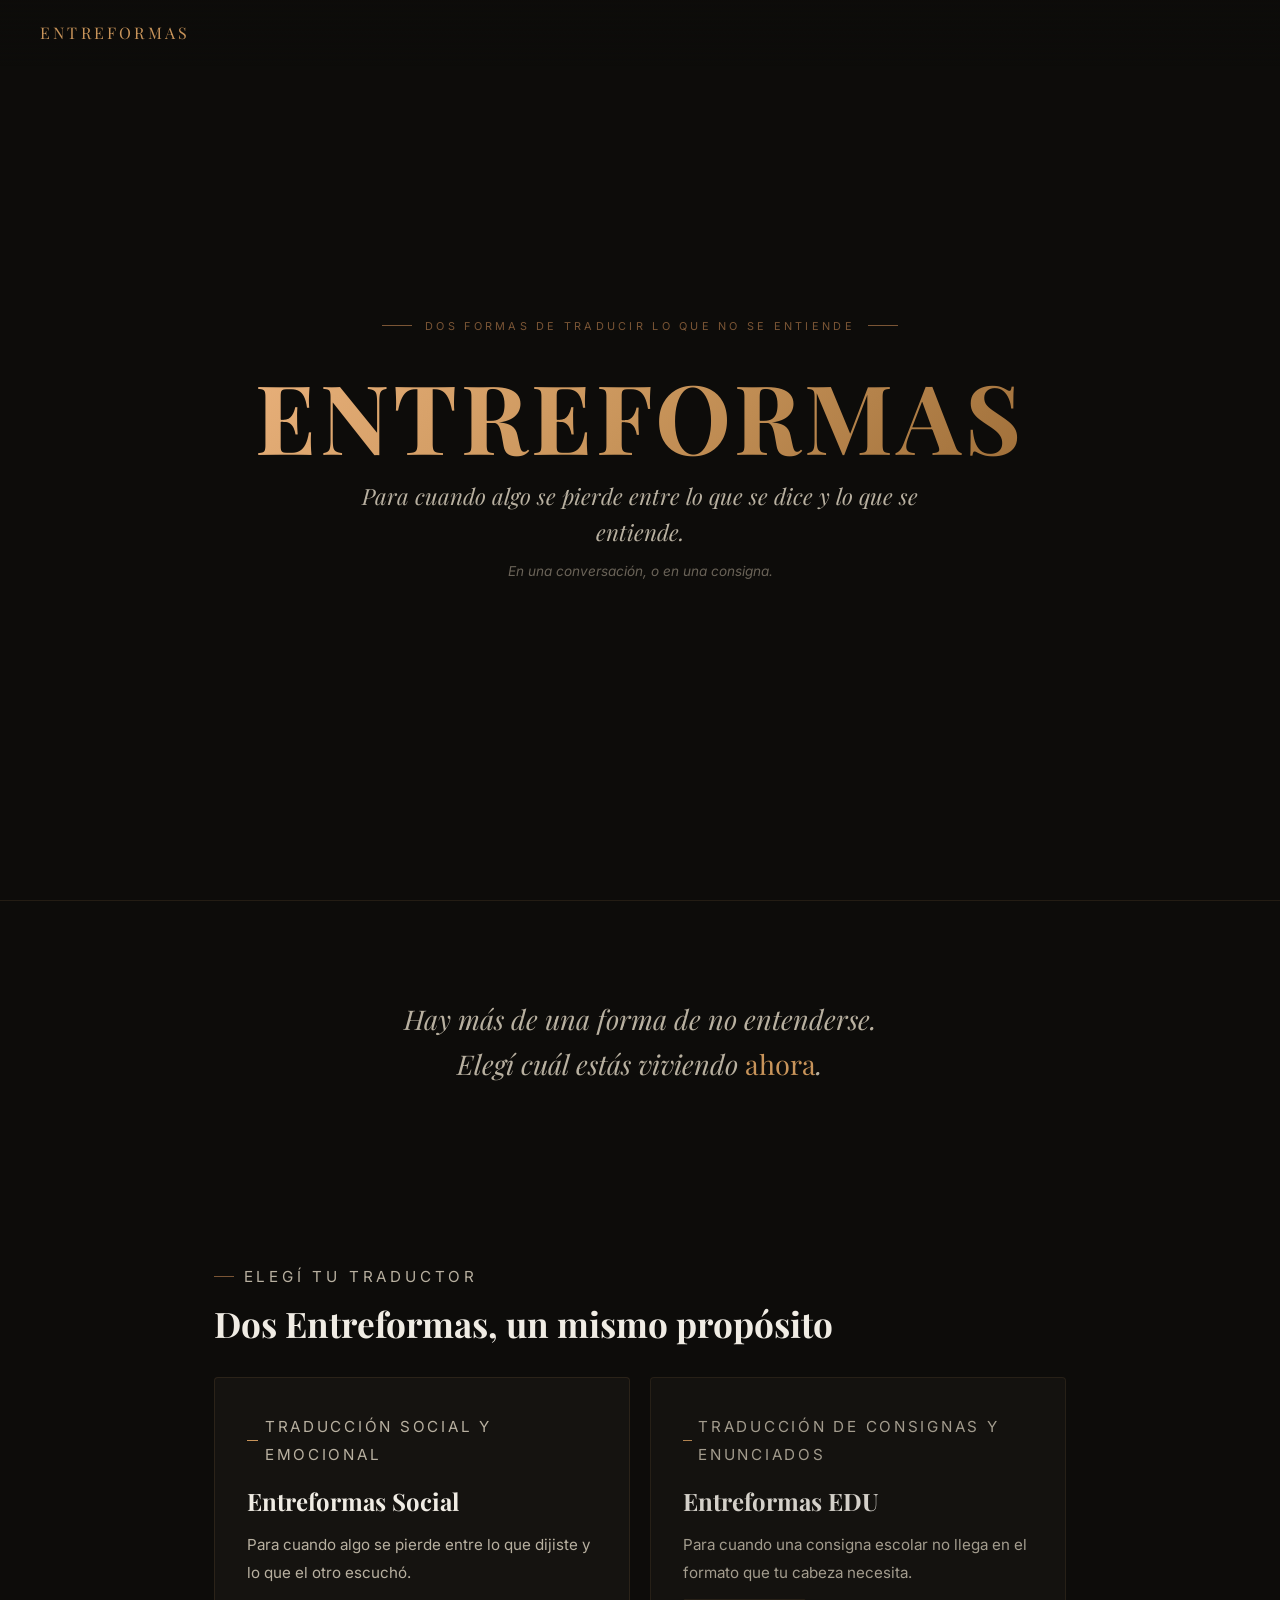
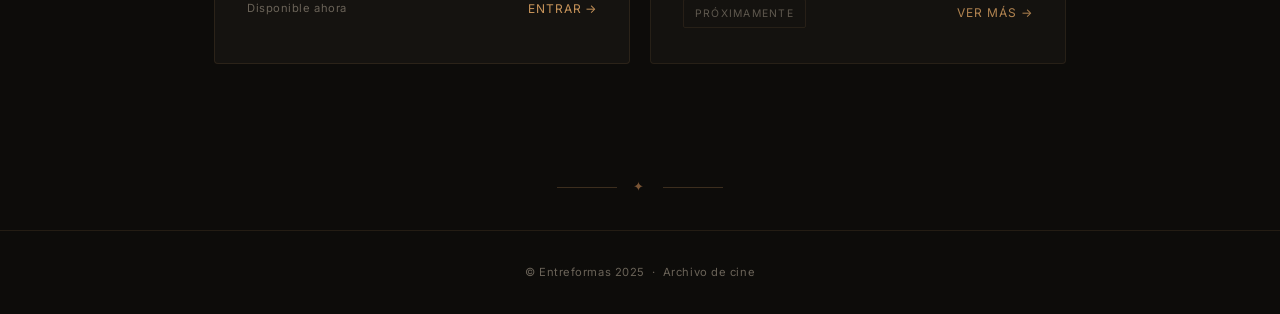
==== commit d37d540c: "Add files via upload" ====
--- a/index.html
+++ b/index.html
@@ -1,332 +1,60 @@
-
 <!DOCTYPE html>
 <html lang="es">
 <head>
 <meta charset="UTF-8">
 <meta name="viewport" content="width=device-width, initial-scale=1.0">
-<meta name="description" content="Entreformas — Un traductor social y emocional que ayuda a que personas con estilos de percepción diferentes se entiendan mejor.">
+<meta name="description" content="Entreformas — Dos traductores para cuando algo no se entiende: en una conversación (Entreformas Social) o en una consigna escolar (Entreformas EDU).">
 <title>Entreformas</title>
 <link rel="preconnect" href="https://fonts.googleapis.com">
 <link href="https://fonts.googleapis.com/css2?family=Playfair+Display:ital,wght@0,400;0,700;1,400;1,700&family=Inter:wght@300;400;500&display=swap" rel="stylesheet">
-<style>
-*,*::before,*::after{box-sizing:border-box;margin:0;padding:0}
-:root{
-  --bg:#0d0c0a;
-  --bg2:#151310;
-  --bg3:#1e1b16;
-  --gold:#c8945a;
-  --gold2:#e8b07a;
-  --gold-dim:#7a5535;
-  --ink:#f0ece4;
-  --ink2:#b8b0a0;
-  --ink3:#6a6358;
-  --border:rgba(200,148,90,0.12);
-  --border2:rgba(200,148,90,0.25);
-}
-html{scroll-behavior:smooth}
-body{
-  font-family:'Inter',sans-serif;
-  background:var(--bg);
-  color:var(--ink);
-  line-height:1.7;
-  overflow-x:hidden;
-}
-nav{
-  position:fixed;top:0;left:0;right:0;z-index:100;
-  padding:1.2rem 2.5rem;
-  display:flex;align-items:center;justify-content:space-between;
-  background:linear-gradient(to bottom,rgba(13,12,10,.95),transparent);
-}
-.nav-logo{
-  font-family:'Playfair Display',serif;
-  font-size:1rem;letter-spacing:.2em;text-transform:uppercase;
-  color:var(--gold);text-decoration:none;font-weight:400;
-}
-.nav-cta{
-  font-size:.75rem;letter-spacing:.1em;text-transform:uppercase;
-  color:var(--ink2);text-decoration:none;
-  border:1px solid var(--border2);
-  padding:.45rem 1.1rem;border-radius:2px;
-  transition:all .2s;
-}
-.nav-cta:hover{color:var(--gold);border-color:var(--gold)}
-.hero{
-  min-height:100vh;
-  display:flex;flex-direction:column;
-  align-items:center;justify-content:center;
-  text-align:center;
-  padding:8rem 1.5rem 5rem;
-  position:relative;z-index:1;
-}
-.hero-pre{
-  font-size:.68rem;letter-spacing:.3em;text-transform:uppercase;
-  color:var(--gold-dim);margin-bottom:2rem;
-  display:flex;align-items:center;gap:.8rem;
-}
-.hero-pre::before,.hero-pre::after{
-  content:'';display:block;width:30px;height:1px;background:var(--gold-dim);
-}
-.hero h1{
-  font-family:'Playfair Display',serif;
-  font-size:clamp(3rem,8vw,6rem);
-  font-weight:700;letter-spacing:.04em;line-height:1;
-  margin-bottom:1rem;
-  background:linear-gradient(135deg,#e8b07a 0%,#c8945a 50%,#a0703a 100%);
-  -webkit-background-clip:text;-webkit-text-fill-color:transparent;background-clip:text;
-}
-.hero-tagline{
-  font-family:'Playfair Display',serif;
-  font-size:clamp(1rem,2.5vw,1.4rem);font-style:italic;
-  color:var(--ink2);max-width:560px;line-height:1.6;margin-bottom:.6rem;
-}
-.hero-sub{font-size:.85rem;color:var(--ink3);margin-bottom:3rem;font-style:italic;}
-.btn-primary{
-  display:inline-flex;align-items:center;gap:.6rem;
-  background:var(--gold);color:#1a1208;
-  padding:.9rem 2.2rem;border-radius:2px;text-decoration:none;
-  font-size:.82rem;font-weight:500;letter-spacing:.08em;text-transform:uppercase;
-  transition:all .25s;
-}
-.btn-primary:hover{background:var(--gold2);transform:translateY(-1px);box-shadow:0 8px 30px rgba(200,148,90,.3)}
-.btn-arrow{font-size:1rem;transition:transform .2s}
-.btn-primary:hover .btn-arrow{transform:translateX(3px)}
-.manifesto{
-  padding:6rem 1.5rem;text-align:center;
-  border-top:1px solid var(--border);
-  position:relative;z-index:1;
-}
-.manifesto-text{
-  font-family:'Playfair Display',serif;
-  font-size:clamp(1.1rem,3vw,1.7rem);font-style:italic;
-  color:var(--ink2);max-width:640px;margin:0 auto;line-height:1.65;
-}
-.manifesto-text em{color:var(--gold);font-style:normal}
-.section{
-  padding:5rem 1.5rem;max-width:700px;margin:0 auto;
-  position:relative;z-index:1;
-}
-.section-eyebrow{
-  font-size:.65rem;letter-spacing:.25em;text-transform:uppercase;
-  color:var(--gold-dim);margin-bottom:1rem;
-  display:flex;align-items:center;gap:.6rem;
-}
-.section-eyebrow::before{content:'';display:block;width:20px;height:1px;background:var(--gold-dim)}
-.section h2{
-  font-family:'Playfair Display',serif;
-  font-size:clamp(1.6rem,4vw,2.2rem);font-weight:700;
-  color:var(--ink);margin-bottom:1.2rem;line-height:1.2;
-}
-.section p{font-size:.95rem;color:var(--ink2);line-height:1.8;margin-bottom:.8rem;}
-.for-who-grid{display:grid;grid-template-columns:1fr;gap:.6rem;margin-top:1.5rem;}
-.for-who-item{
-  padding:1rem 1.2rem;
-  border:1px solid var(--border);border-left:2px solid var(--gold-dim);
-  background:var(--bg2);font-size:.88rem;color:var(--ink2);line-height:1.6;
-  transition:border-left-color .2s,background .2s;border-radius:0 3px 3px 0;
-}
-.for-who-item:hover{border-left-color:var(--gold);background:var(--bg3);color:var(--ink)}
-.steps{display:flex;flex-direction:column;gap:0;margin-top:1.5rem}
-.step{display:flex;gap:1.5rem;align-items:flex-start;padding:1.5rem 0;border-bottom:1px solid var(--border);}
-.step:last-child{border-bottom:none}
-.step-n{
-  font-family:'Playfair Display',serif;font-size:2.5rem;font-weight:700;
-  color:rgba(200,148,90,0.25);line-height:1;flex-shrink:0;width:2.5rem;text-align:center;
-  transition:color .2s;
-}
-.step:hover .step-n{color:var(--gold)}
-.step-title{font-size:.88rem;font-weight:500;color:var(--ink);margin-bottom:.2rem;}
-.step-desc{font-size:.83rem;color:var(--ink3);line-height:1.65}
-.ornament{
-  text-align:center;padding:2rem 0;
-  color:var(--gold-dim);font-size:.8rem;letter-spacing:.3em;
-  position:relative;z-index:1;
-}
-.ornament::before,.ornament::after{
-  content:'';display:inline-block;width:60px;height:1px;
-  background:var(--border2);vertical-align:middle;margin:0 1rem;
-}
-.notas-section{
-  padding:5rem 1.5rem 6rem;max-width:700px;margin:0 auto;
-  position:relative;z-index:1;border-top:1px solid var(--border);
-}
-.notas-header{display:flex;align-items:flex-end;justify-content:space-between;margin-bottom:2rem;flex-wrap:wrap;gap:1rem;}
-.notas-header h2{font-family:'Playfair Display',serif;font-size:clamp(1.4rem,3vw,1.9rem);font-weight:700;color:var(--ink);}
-.notas-ver-todo{
-  font-size:.72rem;letter-spacing:.12em;text-transform:uppercase;
-  color:var(--gold);text-decoration:none;
-  border-bottom:1px solid var(--gold-dim);padding-bottom:1px;transition:all .2s;
-}
-.notas-ver-todo:hover{color:var(--gold2);border-color:var(--gold2)}
-.nota-card{
-  display:block;text-decoration:none;
-  border:1px solid var(--border);border-radius:3px;
-  overflow:hidden;background:var(--bg2);
-  transition:border-color .25s,transform .2s,box-shadow .2s;margin-bottom:1rem;
-}
-.nota-card:hover{border-color:var(--border2);transform:translateY(-2px);box-shadow:0 12px 40px rgba(0,0,0,.4);}
-.nota-inner{padding:1.5rem 1.75rem}
-.nota-tag{
-  font-size:.62rem;letter-spacing:.18em;text-transform:uppercase;color:var(--gold);
-  display:inline-flex;align-items:center;gap:.4rem;margin-bottom:.8rem;
-}
-.nota-tag::before{content:'';display:block;width:12px;height:1px;background:var(--gold)}
-.nota-title{font-family:'Playfair Display',serif;font-size:1.15rem;font-weight:700;color:var(--ink);line-height:1.25;margin-bottom:.5rem;}
-.nota-desc{font-size:.82rem;color:var(--ink3);line-height:1.65;margin-bottom:1rem;}
-.nota-footer{display:flex;align-items:center;justify-content:space-between;}
-.nota-meta{font-size:.7rem;color:var(--ink3);letter-spacing:.05em}
-.nota-arrow{font-size:.75rem;color:var(--gold);letter-spacing:.08em;text-transform:uppercase;display:flex;align-items:center;gap:.4rem;transition:gap .2s;}
-.nota-card:hover .nota-arrow{gap:.7rem}
-.nota-card.featured .nota-inner{padding:2rem 2.2rem}
-.nota-card.featured .nota-title{font-size:1.4rem}
-.nota-card.featured .nota-desc{font-size:.88rem}
-.nota-accent-bar{height:2px;background:linear-gradient(to right,var(--gold),transparent)}
-.notas-grid{display:grid;grid-template-columns:repeat(auto-fit,minmax(280px,1fr));gap:1rem;margin-top:1rem;}
-.cta-final{text-align:center;padding:5rem 1.5rem 7rem;position:relative;z-index:1;border-top:1px solid var(--border);}
-.cta-final-eyebrow{font-size:.65rem;letter-spacing:.25em;text-transform:uppercase;color:var(--ink3);margin-bottom:1.5rem;}
-.cta-final h2{font-family:'Playfair Display',serif;font-size:clamp(1.5rem,4vw,2.5rem);font-style:italic;color:var(--ink);max-width:500px;margin:0 auto 2rem;line-height:1.25;}
-footer{text-align:center;padding:2rem;border-top:1px solid var(--border);font-size:.7rem;color:var(--ink3);letter-spacing:.05em;position:relative;z-index:1;}
-footer a{color:var(--ink3);text-decoration:none}
-footer a:hover{color:var(--gold)}
-@media(max-width:600px){
-  nav{padding:1rem 1.2rem}
-  .section,.notas-section{padding:4rem 1.2rem}
-  .nota-card.featured .nota-inner{padding:1.3rem 1.4rem}
-  .nota-inner{padding:1.2rem 1.4rem}
-}
-</style>
+<link rel="stylesheet" href="/styles.css">
 </head>
 <body>
 
 <nav>
   <a href="/" class="nav-logo">Entreformas</a>
-  <a href="https://chatgpt.com/g/g-6833831af1648191bcd5dc00207fd9cc-entreformas" class="nav-cta">Probá la herramienta</a>
 </nav>
 
 <section class="hero">
-  <p class="hero-pre">Traducción social y emocional</p>
+  <p class="hero-pre">Dos formas de traducir lo que no se entiende</p>
   <h1>ENTREFORMAS</h1>
-  <p class="hero-tagline">Para los que sienten que algo se pierde entre lo que dicen y lo que el otro escucha.</p>
-  <p class="hero-sub">Para los que buscan cuando pueden, sin parar.</p>
-  <a href="https://chatgpt.com/g/g-6833831af1648191bcd5dc00207fd9cc-entreformas" class="btn-primary">
-    Probá la herramienta <span class="btn-arrow">→</span>
-  </a>
+  <p class="hero-tagline">Para cuando algo se pierde entre lo que se dice y lo que se entiende.</p>
+  <p class="hero-sub">En una conversación, o en una consigna.</p>
 </section>
 
 <div class="manifesto">
   <p class="manifesto-text">
-    Hay conversaciones que se rompen antes de terminar.<br>
-    No porque alguien mienta. No porque alguien sea malo.<br>
-    Sino porque dos personas pueden escuchar la misma frase<br>
-    y recibir cosas <em>completamente distintas</em>.
+    Hay más de una forma de no entenderse.<br>
+    Elegí cuál estás viviendo <em>ahora</em>.
   </p>
 </div>
 
-<section class="section">
-  <p class="section-eyebrow">Qué es</p>
-  <h2>Un traductor que no toma partido</h2>
-  <p>Un traductor social y emocional bidireccional. No diagnostica. No etiqueta. No toma partido.</p>
-  <p>Traduce lo que una persona quiso decir y lo muestra desde el otro lado. Para que puedas elegir cómo actuar.</p>
-</section>
-
-<div class="ornament">✦</div>
-
-<section class="section">
-  <p class="section-eyebrow">Para quién es</p>
-  <h2>Para quien siente que algo no se está entendiendo</h2>
-  <div class="for-who-grid">
-    <div class="for-who-item">Para la madre que busca una respuesta que no sea "es una etapa".</div>
-    <div class="for-who-item">Para el empleado que siente que sus ideas no pesan igual que las de otros.</div>
-    <div class="for-who-item">Para el docente que quiere entender a ese alumno sin romantizarlo ni ignorarlo.</div>
-    <div class="for-who-item">Para la pareja que discute siempre por lo mismo sin entender por qué.</div>
-    <div class="for-who-item">Para cualquiera que sintió que algo se pierde en la traducción.</div>
-  </div>
-</section>
-
-<div class="ornament">✦</div>
-
-<section class="section">
-  <p class="section-eyebrow">Cómo funciona</p>
-  <h2>Tres pasos para otra lectura</h2>
-  <div class="steps">
-    <div class="step">
-      <span class="step-n">1</span>
-      <div>
-        <p class="step-title">Contás lo que pasó</p>
-        <p class="step-desc">Sin filtros ni vocabulario técnico. Como se lo contarías a alguien de confianza.</p>
-      </div>
-    </div>
-    <div class="step">
-      <span class="step-n">2</span>
-      <div>
-        <p class="step-title">Entreformas te devuelve otra lectura</p>
-        <p class="step-desc">Una perspectiva posible desde el otro lado. Sin juzgar, sin diagnosticar.</p>
-      </div>
-    </div>
-    <div class="step">
-      <span class="step-n">3</span>
-      <div>
-        <p class="step-title">Elegís cómo actuar</p>
-        <p class="step-desc">Con más claridad, menos ruido. La decisión siempre es tuya.</p>
-      </div>
-    </div>
-  </div>
-</section>
-
-<section class="notas-section">
-  <div class="notas-header">
-    <div>
-      <p class="section-eyebrow" style="margin-bottom:.5rem">Lecturas</p>
-      <h2>Archivo de ideas</h2>
-    </div>
-    <a href="/cine.html" class="notas-ver-todo">Ver todo →</a>
-  </div>
-
-  <a href="/cine.html" class="nota-card featured">
-    <div class="nota-accent-bar"></div>
-    <div class="nota-inner">
-      <p class="nota-tag">Archivo cinematográfico</p>
-      <p class="nota-title">El cine de la incomunicación: 30 escenas donde algo se pierde</p>
-      <p class="nota-desc">Desde <em>Her</em> hasta <em>Rashomon</em>, el cine anticipó todas las formas en que los humanos nos malinterpretamos. Un recorrido por la distancia entre intención y percepción en pantalla grande.</p>
+<section class="section" style="max-width:900px;">
+  <p class="section-eyebrow">Elegí tu traductor</p>
+  <h2>Dos Entreformas, un mismo propósito</h2>
+  <div class="product-grid">
+    <a href="/social.html" class="product-card">
+      <p class="nota-tag">Traducción social y emocional</p>
+      <h3 class="product-title">Entreformas Social</h3>
+      <p class="product-desc">Para cuando algo se pierde entre lo que dijiste y lo que el otro escuchó.</p>
       <div class="nota-footer">
-        <span class="nota-meta">30 películas · Análisis profundo</span>
-        <span class="nota-arrow">Explorar →</span>
-      </div>
-    </div>
-  </a>
-
-  <div class="notas-grid">
-    <a href="https://chatgpt.com/g/g-6833831af1648191bcd5dc00207fd9cc-entreformas" class="nota-card">
-      <div class="nota-inner">
-        <p class="nota-tag">Herramienta</p>
-        <p class="nota-title">¿Por qué el silencio se malinterpreta tan seguido?</p>
-        <p class="nota-desc">Probá la herramienta con una situación real y descubrilo.</p>
-        <div class="nota-footer">
-          <span class="nota-meta">Interactivo</span>
-          <span class="nota-arrow">Ir →</span>
-        </div>
+        <span class="nota-meta">Disponible ahora</span>
+        <span class="nota-arrow">Entrar →</span>
       </div>
     </a>
-    <a href="https://chatgpt.com/g/g-6833831af1648191bcd5dc00207fd9cc-entreformas" class="nota-card">
-      <div class="nota-inner">
-        <p class="nota-tag">Reflexión</p>
-        <p class="nota-title">Dos personas, la misma frase, dos mensajes distintos</p>
-        <p class="nota-desc">Cómo el contexto emocional cambia el significado de lo que escuchamos.</p>
-        <div class="nota-footer">
-          <span class="nota-meta">Próximamente</span>
-          <span class="nota-arrow">Pronto →</span>
-        </div>
+    <a href="/edu.html" class="product-card locked">
+      <p class="nota-tag">Traducción de consignas y enunciados</p>
+      <h3 class="product-title">Entreformas EDU</h3>
+      <p class="product-desc">Para cuando una consigna escolar no llega en el formato que tu cabeza necesita.</p>
+      <div class="nota-footer">
+        <span class="badge-soon">Próximamente</span>
+        <span class="nota-arrow">Ver más →</span>
       </div>
     </a>
   </div>
 </section>
 
-<div class="cta-final">
-  <p class="cta-final-eyebrow">¿Algo no se está entendiendo?</p>
-  <h2>Traducís lo que las palabras no alcanzan a decir.</h2>
-  <a href="https://chatgpt.com/g/g-6833831af1648191bcd5dc00207fd9cc-entreformas" class="btn-primary">
-    Probá la herramienta <span class="btn-arrow">→</span>
-  </a>
-</div>
+<div class="ornament">✦</div>
 
 <footer>
   <p>© Entreformas 2025 &nbsp;·&nbsp; <a href="/cine.html">Archivo de cine</a></p>
--- a/styles.css
+++ b/styles.css
@@ -0,0 +1,213 @@
+*,*::before,*::after{box-sizing:border-box;margin:0;padding:0}
+:root{
+  --bg:#0d0c0a;
+  --bg2:#151310;
+  --bg3:#1e1b16;
+  --gold:#c8945a;
+  --gold2:#e8b07a;
+  --gold-dim:#7a5535;
+  --ink:#f0ece4;
+  --ink2:#b8b0a0;
+  --ink3:#6a6358;
+  --border:rgba(200,148,90,0.12);
+  --border2:rgba(200,148,90,0.25);
+}
+html{scroll-behavior:smooth}
+body{
+  font-family:'Inter',sans-serif;
+  background:var(--bg);
+  color:var(--ink);
+  line-height:1.7;
+  overflow-x:hidden;
+}
+nav{
+  position:fixed;top:0;left:0;right:0;z-index:100;
+  padding:1.2rem 2.5rem;
+  display:flex;align-items:center;justify-content:space-between;
+  background:linear-gradient(to bottom,rgba(13,12,10,.95),transparent);
+}
+.nav-logo{
+  font-family:'Playfair Display',serif;
+  font-size:1rem;letter-spacing:.2em;text-transform:uppercase;
+  color:var(--gold);text-decoration:none;font-weight:400;
+}
+.nav-cta{
+  font-size:.75rem;letter-spacing:.1em;text-transform:uppercase;
+  color:var(--ink2);text-decoration:none;
+  border:1px solid var(--border2);
+  padding:.45rem 1.1rem;border-radius:2px;
+  transition:all .2s;
+}
+.nav-cta:hover{color:var(--gold);border-color:var(--gold)}
+.hero{
+  min-height:100vh;
+  display:flex;flex-direction:column;
+  align-items:center;justify-content:center;
+  text-align:center;
+  padding:8rem 1.5rem 5rem;
+  position:relative;z-index:1;
+}
+.hero-pre{
+  font-size:.68rem;letter-spacing:.3em;text-transform:uppercase;
+  color:var(--gold-dim);margin-bottom:2rem;
+  display:flex;align-items:center;gap:.8rem;
+}
+.hero-pre::before,.hero-pre::after{
+  content:'';display:block;width:30px;height:1px;background:var(--gold-dim);
+}
+.hero h1{
+  font-family:'Playfair Display',serif;
+  font-size:clamp(3rem,8vw,6rem);
+  font-weight:700;letter-spacing:.04em;line-height:1;
+  margin-bottom:1rem;
+  background:linear-gradient(135deg,#e8b07a 0%,#c8945a 50%,#a0703a 100%);
+  -webkit-background-clip:text;-webkit-text-fill-color:transparent;background-clip:text;
+}
+.hero-tagline{
+  font-family:'Playfair Display',serif;
+  font-size:clamp(1rem,2.5vw,1.4rem);font-style:italic;
+  color:var(--ink2);max-width:560px;line-height:1.6;margin-bottom:.6rem;
+}
+.hero-sub{font-size:.85rem;color:var(--ink3);margin-bottom:3rem;font-style:italic;}
+.btn-primary{
+  display:inline-flex;align-items:center;gap:.6rem;
+  background:var(--gold);color:#1a1208;
+  padding:.9rem 2.2rem;border-radius:2px;text-decoration:none;
+  font-size:.82rem;font-weight:500;letter-spacing:.08em;text-transform:uppercase;
+  transition:all .25s;
+}
+.btn-primary:hover{background:var(--gold2);transform:translateY(-1px);box-shadow:0 8px 30px rgba(200,148,90,.3)}
+.btn-arrow{font-size:1rem;transition:transform .2s}
+.btn-primary:hover .btn-arrow{transform:translateX(3px)}
+.manifesto{
+  padding:6rem 1.5rem;text-align:center;
+  border-top:1px solid var(--border);
+  position:relative;z-index:1;
+}
+.manifesto-text{
+  font-family:'Playfair Display',serif;
+  font-size:clamp(1.1rem,3vw,1.7rem);font-style:italic;
+  color:var(--ink2);max-width:640px;margin:0 auto;line-height:1.65;
+}
+.manifesto-text em{color:var(--gold);font-style:normal}
+.section{
+  padding:5rem 1.5rem;max-width:700px;margin:0 auto;
+  position:relative;z-index:1;
+}
+.section-eyebrow{
+  font-size:.65rem;letter-spacing:.25em;text-transform:uppercase;
+  color:var(--gold-dim);margin-bottom:1rem;
+  display:flex;align-items:center;gap:.6rem;
+}
+.section-eyebrow::before{content:'';display:block;width:20px;height:1px;background:var(--gold-dim)}
+.section h2{
+  font-family:'Playfair Display',serif;
+  font-size:clamp(1.6rem,4vw,2.2rem);font-weight:700;
+  color:var(--ink);margin-bottom:1.2rem;line-height:1.2;
+}
+.section p{font-size:.95rem;color:var(--ink2);line-height:1.8;margin-bottom:.8rem;}
+.for-who-grid{display:grid;grid-template-columns:1fr;gap:.6rem;margin-top:1.5rem;}
+.for-who-item{
+  padding:1rem 1.2rem;
+  border:1px solid var(--border);border-left:2px solid var(--gold-dim);
+  background:var(--bg2);font-size:.88rem;color:var(--ink2);line-height:1.6;
+  transition:border-left-color .2s,background .2s;border-radius:0 3px 3px 0;
+}
+.for-who-item:hover{border-left-color:var(--gold);background:var(--bg3);color:var(--ink)}
+.steps{display:flex;flex-direction:column;gap:0;margin-top:1.5rem}
+.step{display:flex;gap:1.5rem;align-items:flex-start;padding:1.5rem 0;border-bottom:1px solid var(--border);}
+.step:last-child{border-bottom:none}
+.step-n{
+  font-family:'Playfair Display',serif;font-size:2.5rem;font-weight:700;
+  color:rgba(200,148,90,0.25);line-height:1;flex-shrink:0;width:2.5rem;text-align:center;
+  transition:color .2s;
+}
+.step:hover .step-n{color:var(--gold)}
+.step-title{font-size:.88rem;font-weight:500;color:var(--ink);margin-bottom:.2rem;}
+.step-desc{font-size:.83rem;color:var(--ink3);line-height:1.65}
+.ornament{
+  text-align:center;padding:2rem 0;
+  color:var(--gold-dim);font-size:.8rem;letter-spacing:.3em;
+  position:relative;z-index:1;
+}
+.ornament::before,.ornament::after{
+  content:'';display:inline-block;width:60px;height:1px;
+  background:var(--border2);vertical-align:middle;margin:0 1rem;
+}
+.notas-section{
+  padding:5rem 1.5rem 6rem;max-width:700px;margin:0 auto;
+  position:relative;z-index:1;border-top:1px solid var(--border);
+}
+.notas-header{display:flex;align-items:flex-end;justify-content:space-between;margin-bottom:2rem;flex-wrap:wrap;gap:1rem;}
+.notas-header h2{font-family:'Playfair Display',serif;font-size:clamp(1.4rem,3vw,1.9rem);font-weight:700;color:var(--ink);}
+.notas-ver-todo{
+  font-size:.72rem;letter-spacing:.12em;text-transform:uppercase;
+  color:var(--gold);text-decoration:none;
+  border-bottom:1px solid var(--gold-dim);padding-bottom:1px;transition:all .2s;
+}
+.notas-ver-todo:hover{color:var(--gold2);border-color:var(--gold2)}
+.nota-card{
+  display:block;text-decoration:none;
+  border:1px solid var(--border);border-radius:3px;
+  overflow:hidden;background:var(--bg2);
+  transition:border-color .25s,transform .2s,box-shadow .2s;margin-bottom:1rem;
+}
+.nota-card:hover{border-color:var(--border2);transform:translateY(-2px);box-shadow:0 12px 40px rgba(0,0,0,.4);}
+.nota-inner{padding:1.5rem 1.75rem}
+.nota-tag{
+  font-size:.62rem;letter-spacing:.18em;text-transform:uppercase;color:var(--gold);
+  display:inline-flex;align-items:center;gap:.4rem;margin-bottom:.8rem;
+}
+.nota-tag::before{content:'';display:block;width:12px;height:1px;background:var(--gold)}
+.nota-title{font-family:'Playfair Display',serif;font-size:1.15rem;font-weight:700;color:var(--ink);line-height:1.25;margin-bottom:.5rem;}
+.nota-desc{font-size:.82rem;color:var(--ink3);line-height:1.65;margin-bottom:1rem;}
+.nota-footer{display:flex;align-items:center;justify-content:space-between;}
+.nota-meta{font-size:.7rem;color:var(--ink3);letter-spacing:.05em}
+.nota-arrow{font-size:.75rem;color:var(--gold);letter-spacing:.08em;text-transform:uppercase;display:flex;align-items:center;gap:.4rem;transition:gap .2s;}
+.nota-card:hover .nota-arrow{gap:.7rem}
+.nota-card.featured .nota-inner{padding:2rem 2.2rem}
+.nota-card.featured .nota-title{font-size:1.4rem}
+.nota-card.featured .nota-desc{font-size:.88rem}
+.nota-accent-bar{height:2px;background:linear-gradient(to right,var(--gold),transparent)}
+.notas-grid{display:grid;grid-template-columns:repeat(auto-fit,minmax(280px,1fr));gap:1rem;margin-top:1rem;}
+.cta-final{text-align:center;padding:5rem 1.5rem 7rem;position:relative;z-index:1;border-top:1px solid var(--border);}
+.cta-final-eyebrow{font-size:.65rem;letter-spacing:.25em;text-transform:uppercase;color:var(--ink3);margin-bottom:1.5rem;}
+.cta-final h2{font-family:'Playfair Display',serif;font-size:clamp(1.5rem,4vw,2.5rem);font-style:italic;color:var(--ink);max-width:500px;margin:0 auto 2rem;line-height:1.25;}
+footer{text-align:center;padding:2rem;border-top:1px solid var(--border);font-size:.7rem;color:var(--ink3);letter-spacing:.05em;position:relative;z-index:1;}
+footer a{color:var(--ink3);text-decoration:none}
+footer a:hover{color:var(--gold)}
+@media(max-width:600px){
+  nav{padding:1rem 1.2rem}
+  .section,.notas-section{padding:4rem 1.2rem}
+  .nota-card.featured .nota-inner{padding:1.3rem 1.4rem}
+  .nota-inner{padding:1.2rem 1.4rem}
+}
+
+/* === Hub: tarjetas de producto (Social / EDU) === */
+.product-grid{display:grid;grid-template-columns:repeat(2,1fr);gap:1.2rem;margin-top:2rem;}
+.product-card{display:block;text-decoration:none;border:1px solid var(--border);border-radius:4px;background:var(--bg2);padding:2.2rem 2rem;transition:border-color .25s,transform .2s,box-shadow .2s;}
+.product-card:hover{border-color:var(--border2);transform:translateY(-3px);box-shadow:0 14px 44px rgba(0,0,0,.4);}
+.product-card.locked{opacity:.88;}
+.product-title{font-family:'Playfair Display',serif;font-size:1.5rem;font-weight:700;color:var(--ink);margin-bottom:.6rem;}
+.product-desc{font-size:.9rem;color:var(--ink2);line-height:1.7;margin-bottom:1.6rem;}
+.badge-soon{
+  font-size:.65rem;letter-spacing:.12em;text-transform:uppercase;color:var(--ink3);
+  border:1px solid var(--border);padding:.3rem .7rem;border-radius:2px;display:inline-block;
+}
+@media(max-width:700px){
+  .product-grid{grid-template-columns:1fr;}
+}
+
+/* === Página EDU: variante de mapeo de modos === */
+.modo-table{width:100%;border-collapse:collapse;margin-top:1.5rem;font-size:.85rem;}
+.modo-table td,.modo-table th{padding:.7rem .9rem;border-bottom:1px solid var(--border);text-align:left;color:var(--ink2);}
+.modo-table th{color:var(--gold);font-size:.7rem;letter-spacing:.08em;text-transform:uppercase;font-weight:500;}
+.modo-table tr:last-child td{border-bottom:none;}
+.btn-disabled{
+  display:inline-flex;align-items:center;gap:.6rem;
+  background:transparent;color:var(--ink3);border:1px solid var(--border2);
+  padding:.85rem 2.1rem;border-radius:2px;text-decoration:none;
+  font-size:.82rem;font-weight:500;letter-spacing:.08em;text-transform:uppercase;
+  transition:all .25s;
+}
+.btn-disabled:hover{color:var(--gold);border-color:var(--gold);}
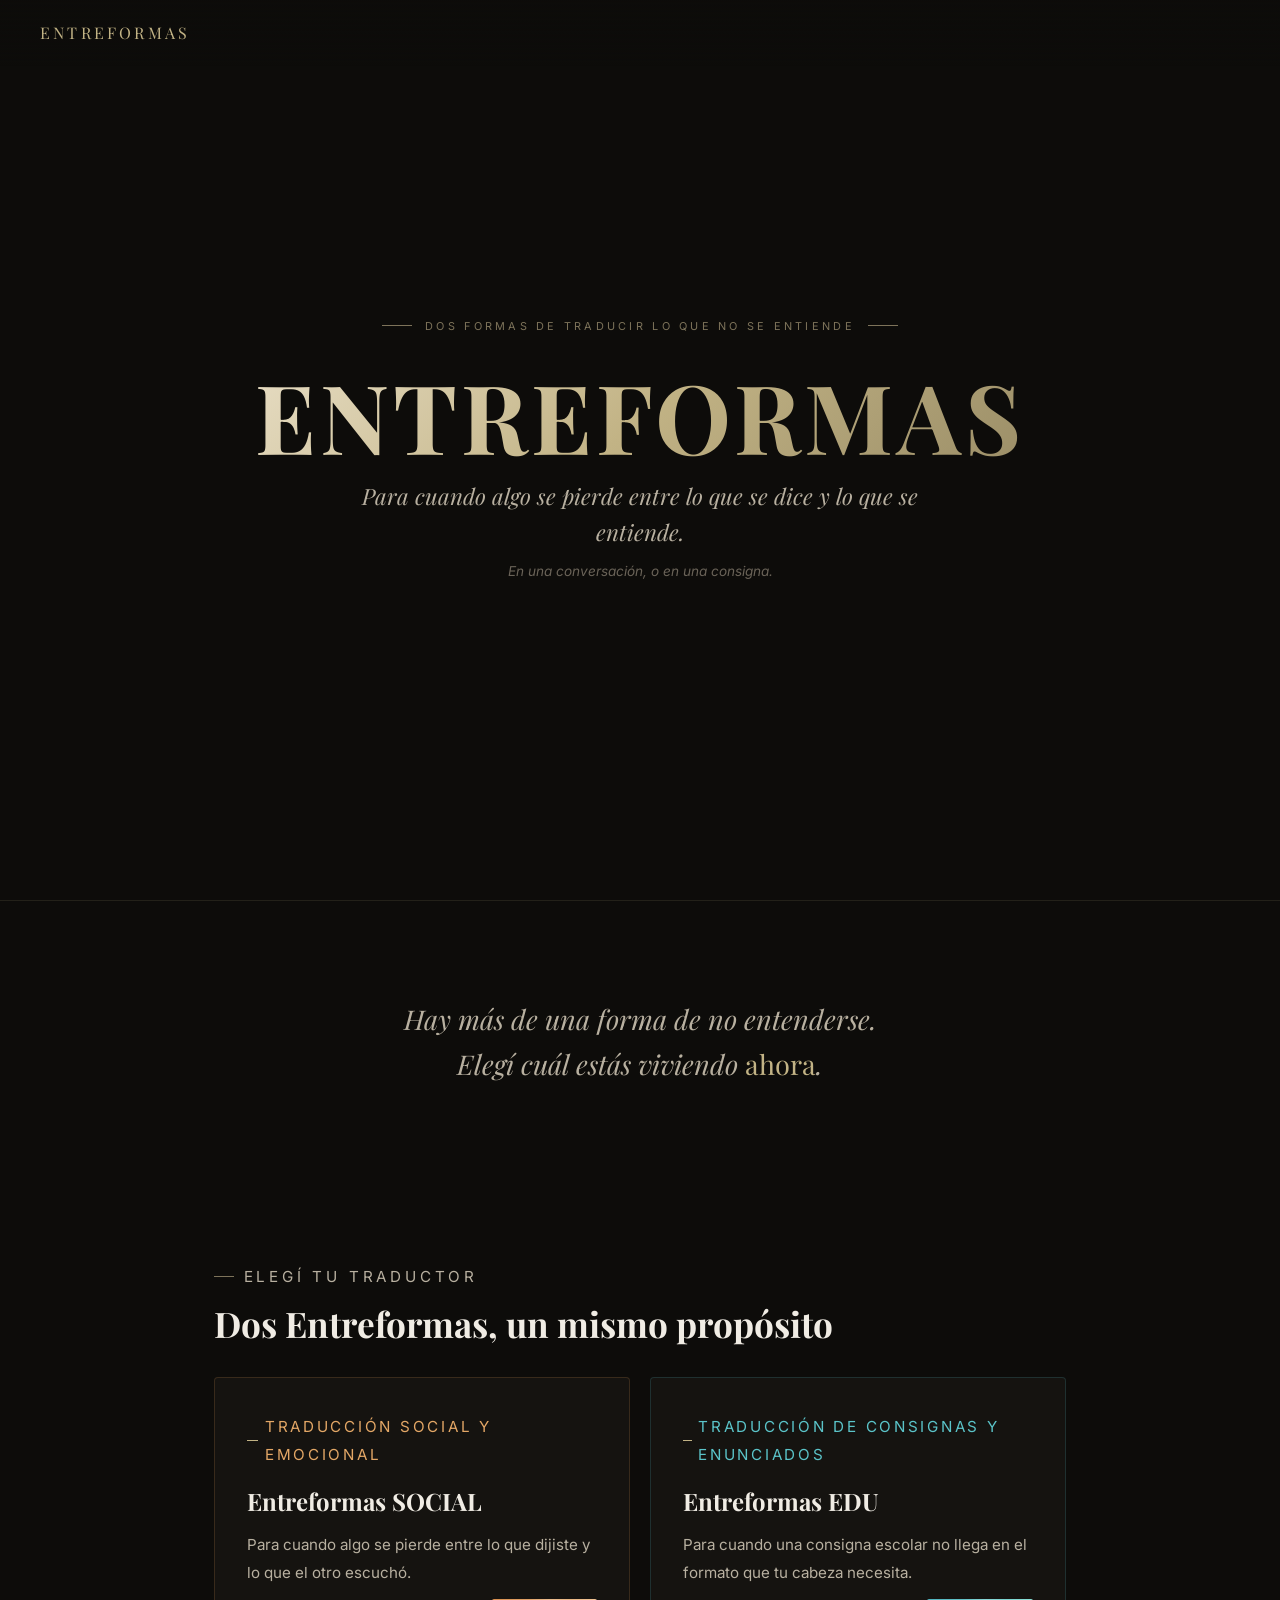
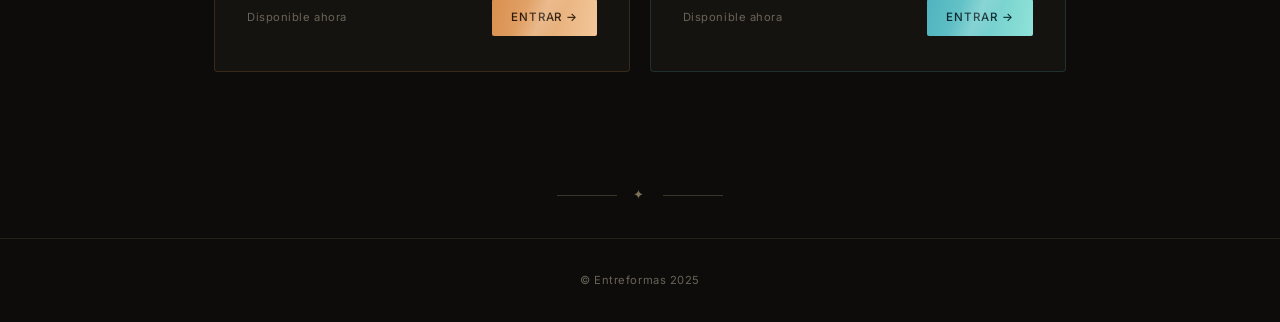
==== commit 2304858a: "Add files via upload" ====
--- a/index.html
+++ b/index.html
@@ -8,6 +8,18 @@
 <link rel="preconnect" href="https://fonts.googleapis.com">
 <link href="https://fonts.googleapis.com/css2?family=Playfair+Display:ital,wght@0,400;0,700;1,400;1,700&family=Inter:wght@300;400;500&display=swap" rel="stylesheet">
 <link rel="stylesheet" href="/styles.css">
+<style>
+:root{
+  --gold:#c2b385;
+  --gold2:#e6dcc2;
+  --gold-dim:#7d735a;
+  --gold-deep:#9c8f68;
+  --gold-shadow:rgba(194,179,133,0.3);
+  --gold-ink:#241f12;
+  --border:rgba(194,179,133,0.12);
+  --border2:rgba(194,179,133,0.25);
+}
+</style>
 </head>
 <body>
 
@@ -33,22 +45,22 @@
   <p class="section-eyebrow">Elegí tu traductor</p>
   <h2>Dos Entreformas, un mismo propósito</h2>
   <div class="product-grid">
-    <a href="/social.html" class="product-card">
+    <a href="/social.html" class="product-card is-social">
       <p class="nota-tag">Traducción social y emocional</p>
-      <h3 class="product-title">Entreformas Social</h3>
+      <h3 class="product-title">Entreformas SOCIAL</h3>
       <p class="product-desc">Para cuando algo se pierde entre lo que dijiste y lo que el otro escuchó.</p>
       <div class="nota-footer">
         <span class="nota-meta">Disponible ahora</span>
-        <span class="nota-arrow">Entrar →</span>
+        <span class="product-btn social">Entrar →</span>
       </div>
     </a>
-    <a href="/edu.html" class="product-card locked">
+    <a href="/edu.html" class="product-card is-edu">
       <p class="nota-tag">Traducción de consignas y enunciados</p>
       <h3 class="product-title">Entreformas EDU</h3>
       <p class="product-desc">Para cuando una consigna escolar no llega en el formato que tu cabeza necesita.</p>
       <div class="nota-footer">
-        <span class="badge-soon">Próximamente</span>
-        <span class="nota-arrow">Ver más →</span>
+        <span class="nota-meta">Disponible ahora</span>
+        <span class="product-btn edu">Entrar →</span>
       </div>
     </a>
   </div>
@@ -57,7 +69,7 @@
 <div class="ornament">✦</div>
 
 <footer>
-  <p>© Entreformas 2025 &nbsp;·&nbsp; <a href="/cine.html">Archivo de cine</a></p>
+  <p>© Entreformas 2025</p>
 </footer>
 
 </body>
--- a/styles.css
+++ b/styles.css
@@ -6,6 +6,9 @@
   --gold:#c8945a;
   --gold2:#e8b07a;
   --gold-dim:#7a5535;
+  --gold-deep:#a0703a;
+  --gold-shadow:rgba(200,148,90,0.3);
+  --gold-ink:#1a1208;
   --ink:#f0ece4;
   --ink2:#b8b0a0;
   --ink3:#6a6358;
@@ -60,7 +63,7 @@
   font-size:clamp(3rem,8vw,6rem);
   font-weight:700;letter-spacing:.04em;line-height:1;
   margin-bottom:1rem;
-  background:linear-gradient(135deg,#e8b07a 0%,#c8945a 50%,#a0703a 100%);
+  background:linear-gradient(135deg,var(--gold2) 0%,var(--gold) 50%,var(--gold-deep) 100%);
   -webkit-background-clip:text;-webkit-text-fill-color:transparent;background-clip:text;
 }
 .hero-tagline{
@@ -70,13 +73,19 @@
 }
 .hero-sub{font-size:.85rem;color:var(--ink3);margin-bottom:3rem;font-style:italic;}
 .btn-primary{
+  position:relative;overflow:hidden;
   display:inline-flex;align-items:center;gap:.6rem;
-  background:var(--gold);color:#1a1208;
+  background:linear-gradient(100deg,var(--gold),var(--gold2));color:var(--gold-ink);
   padding:.9rem 2.2rem;border-radius:2px;text-decoration:none;
   font-size:.82rem;font-weight:500;letter-spacing:.08em;text-transform:uppercase;
   transition:all .25s;
 }
-.btn-primary:hover{background:var(--gold2);transform:translateY(-1px);box-shadow:0 8px 30px rgba(200,148,90,.3)}
+.btn-primary::before{
+  content:'';position:absolute;inset:0;
+  background:linear-gradient(115deg,transparent 30%,rgba(255,255,255,.18) 48%,transparent 64%);
+  pointer-events:none;
+}
+.btn-primary:hover{transform:translateY(-1px);box-shadow:0 8px 30px var(--gold-shadow)}
 .btn-arrow{font-size:1rem;transition:transform .2s}
 .btn-primary:hover .btn-arrow{transform:translateX(3px)}
 .manifesto{
@@ -119,7 +128,7 @@
 .step:last-child{border-bottom:none}
 .step-n{
   font-family:'Playfair Display',serif;font-size:2.5rem;font-weight:700;
-  color:rgba(200,148,90,0.25);line-height:1;flex-shrink:0;width:2.5rem;text-align:center;
+  color:var(--border2);line-height:1;flex-shrink:0;width:2.5rem;text-align:center;
   transition:color .2s;
 }
 .step:hover .step-n{color:var(--gold)}
@@ -185,15 +194,35 @@
 
 /* === Hub: tarjetas de producto (Social / EDU) === */
 .product-grid{display:grid;grid-template-columns:repeat(2,1fr);gap:1.2rem;margin-top:2rem;}
-.product-card{display:block;text-decoration:none;border:1px solid var(--border);border-radius:4px;background:var(--bg2);padding:2.2rem 2rem;transition:border-color .25s,transform .2s,box-shadow .2s;}
-.product-card:hover{border-color:var(--border2);transform:translateY(-3px);box-shadow:0 14px 44px rgba(0,0,0,.4);}
-.product-card.locked{opacity:.88;}
+.product-card{position:relative;display:block;text-decoration:none;border:1px solid var(--border);border-radius:4px;background:var(--bg2);padding:2.2rem 2rem;transition:border-color .25s,transform .2s,box-shadow .2s;}
+.product-card:hover{transform:translateY(-3px);}
 .product-title{font-family:'Playfair Display',serif;font-size:1.5rem;font-weight:700;color:var(--ink);margin-bottom:.6rem;}
 .product-desc{font-size:.9rem;color:var(--ink2);line-height:1.7;margin-bottom:1.6rem;}
-.badge-soon{
-  font-size:.65rem;letter-spacing:.12em;text-transform:uppercase;color:var(--ink3);
-  border:1px solid var(--border);padding:.3rem .7rem;border-radius:2px;display:inline-block;
-}
+
+/* Acento cálido satinado — Entreformas Social */
+.product-card.is-social{border-color:rgba(217,143,78,.18);}
+.product-card.is-social:hover{border-color:rgba(217,143,78,.45);box-shadow:0 14px 40px rgba(217,143,78,.15);}
+.product-card.is-social .nota-tag{color:#e3a766;}
+
+/* Acento frío satinado — Entreformas EDU */
+.product-card.is-edu{border-color:rgba(79,179,191,.18);}
+.product-card.is-edu:hover{border-color:rgba(79,179,191,.45);box-shadow:0 14px 40px rgba(79,179,191,.15);}
+.product-card.is-edu .nota-tag{color:#5bc4c9;}
+
+/* Botón satinado: degradé + brillo diagonal, dos variantes de color */
+.product-btn{
+  position:relative;overflow:hidden;display:inline-flex;align-items:center;gap:.4rem;
+  padding:.55rem 1.2rem;border-radius:2px;
+  font-size:.72rem;letter-spacing:.08em;text-transform:uppercase;font-weight:500;
+}
+.product-btn::before{
+  content:'';position:absolute;inset:0;
+  background:linear-gradient(115deg,transparent 30%,rgba(255,255,255,.18) 48%,transparent 64%);
+  pointer-events:none;
+}
+.product-btn.social{background:linear-gradient(100deg,#d98f4e,#f2c79a);color:#2b1808;}
+.product-btn.edu{background:linear-gradient(100deg,#4fb3bf,#8fe3d8);color:#06262a;}
+
 @media(max-width:700px){
   .product-grid{grid-template-columns:1fr;}
 }
